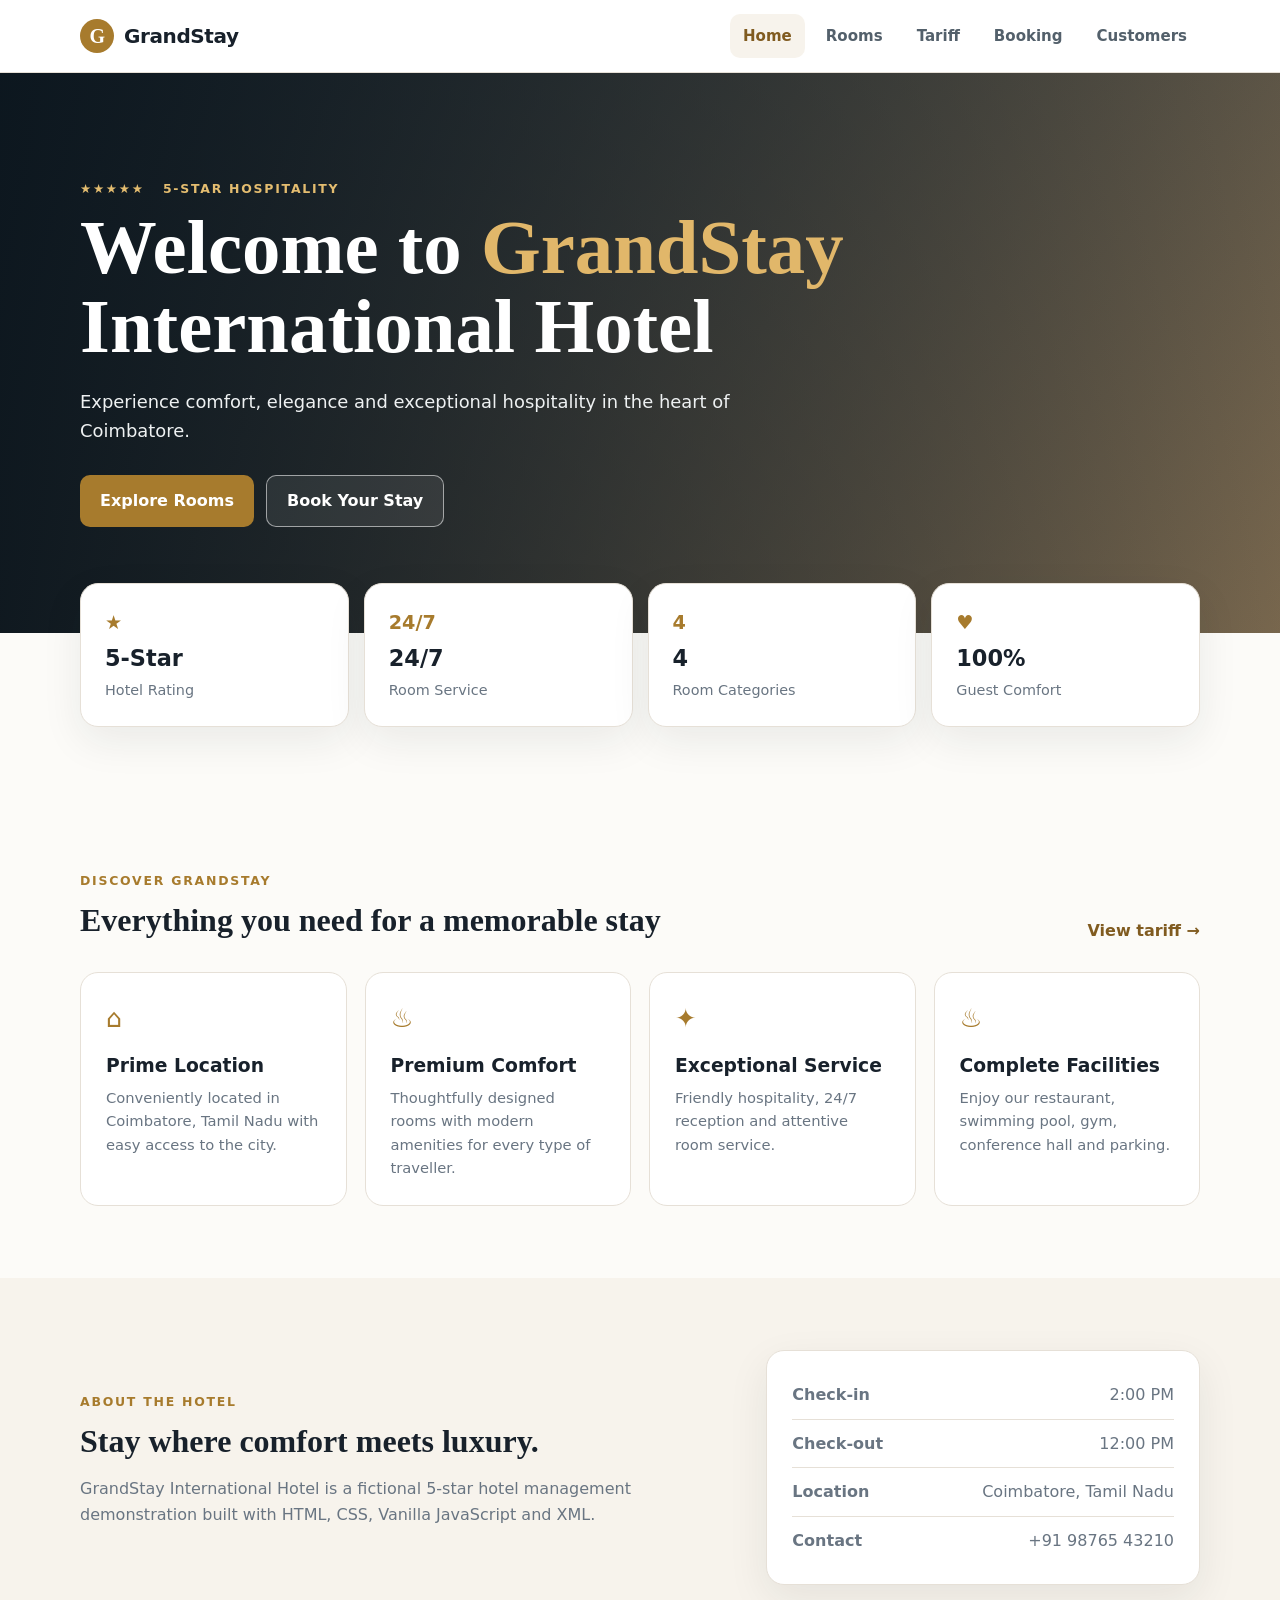
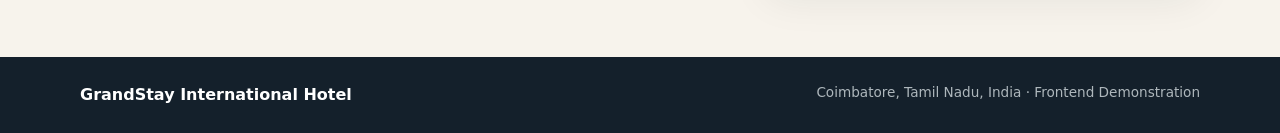
==== index.html @ 3c8a66a1 "Initial commit - GrandStay Hotel Management System" ====
<!DOCTYPE html>
<html lang="en">
<head>
  <meta charset="UTF-8">
  <meta name="viewport" content="width=device-width, initial-scale=1.0">
  <meta name="description" content="GrandStay International Hotel Management System">
  <title>GrandStay | Hotel Management System</title>
  <link rel="stylesheet" href="css/style.css">
</head>
<body data-page="home">
  <header class="site-header">
    <div class="container nav-wrap">
      <a class="brand" href="index.html"><span class="brand-mark">G</span><span>GrandStay</span></a>
      <button class="menu-toggle" aria-label="Toggle navigation">☰</button>
      <nav class="nav-links" aria-label="Main navigation">
        <a class="active" href="index.html">Home</a>
        <a href="rooms.html">Rooms</a>
        <a href="tariff.html">Tariff</a>
        <a href="booking.html">Booking</a>
        <a href="customers.html">Customers</a>
      </nav>
    </div>
  </header>

  <main>
    <section class="hero">
      <div class="container hero-content">
        <p class="eyebrow">★★★★★ &nbsp; 5-STAR HOSPITALITY</p>
        <h1>Welcome to <span>GrandStay</span> International Hotel</h1>
        <p>Experience comfort, elegance and exceptional hospitality in the heart of Coimbatore.</p>
        <div class="hero-actions">
          <a class="btn btn-primary" href="rooms.html">Explore Rooms</a>
          <a class="btn btn-outline" href="booking.html">Book Your Stay</a>
        </div>
      </div>
    </section>

    <section class="section stats-section">
      <div class="container stats-grid">
        <article class="stat-card"><div class="stat-icon">★</div><strong>5-Star</strong><span>Hotel Rating</span></article>
        <article class="stat-card"><div class="stat-icon">24/7</div><strong>24/7</strong><span>Room Service</span></article>
        <article class="stat-card"><div class="stat-icon">4</div><strong>4</strong><span>Room Categories</span></article>
        <article class="stat-card"><div class="stat-icon">♥</div><strong>100%</strong><span>Guest Comfort</span></article>
      </div>
    </section>

    <section class="section">
      <div class="container">
        <div class="section-heading">
          <div><p class="eyebrow">DISCOVER GRANDSTAY</p><h2>Everything you need for a memorable stay</h2></div>
          <a class="text-link" href="tariff.html">View tariff →</a>
        </div>
        <div class="feature-grid">
          <article class="feature-card"><span>⌂</span><h3>Prime Location</h3><p>Conveniently located in Coimbatore, Tamil Nadu with easy access to the city.</p></article>
          <article class="feature-card"><span>♨</span><h3>Premium Comfort</h3><p>Thoughtfully designed rooms with modern amenities for every type of traveller.</p></article>
          <article class="feature-card"><span>✦</span><h3>Exceptional Service</h3><p>Friendly hospitality, 24/7 reception and attentive room service.</p></article>
          <article class="feature-card"><span>♨</span><h3>Complete Facilities</h3><p>Enjoy our restaurant, swimming pool, gym, conference hall and parking.</p></article>
        </div>
      </div>
    </section>

    <section class="section about-strip">
      <div class="container about-grid">
        <div>
          <p class="eyebrow">ABOUT THE HOTEL</p>
          <h2>Stay where comfort meets luxury.</h2>
          <p>GrandStay International Hotel is a fictional 5-star hotel management demonstration built with HTML, CSS, Vanilla JavaScript and XML.</p>
        </div>
        <div class="info-panel">
          <p><strong>Check-in</strong><span>2:00 PM</span></p>
          <p><strong>Check-out</strong><span>12:00 PM</span></p>
          <p><strong>Location</strong><span>Coimbatore, Tamil Nadu</span></p>
          <p><strong>Contact</strong><span>+91 98765 43210</span></p>
        </div>
      </div>
    </section>
  </main>

  <footer class="footer"><div class="container"><strong>GrandStay International Hotel</strong><span>Coimbatore, Tamil Nadu, India · Frontend Demonstration</span></div></footer>
  <script src="js/script.js"></script>
</body>
</html>
---- css/style.css ----
:root{
  --ink:#18212b;--muted:#697582;--cream:#f7f3ec;--paper:#fff;--line:#e6e0d7;
  --accent:#a77b2d;--accent-dark:#805b20;--dark:#14202b;--success:#26734d;--danger:#a53b3b;
  --shadow:0 14px 40px rgba(20,32,43,.08);--radius:18px
}
*{box-sizing:border-box}html{scroll-behavior:smooth}body{margin:0;font-family:Inter,ui-sans-serif,system-ui,-apple-system,BlinkMacSystemFont,"Segoe UI",sans-serif;color:var(--ink);background:#fcfbf8;line-height:1.6}a{text-decoration:none;color:inherit}
.container{width:min(1120px,92%);margin:auto}.site-header{position:sticky;top:0;z-index:20;background:rgba(255,255,255,.96);border-bottom:1px solid var(--line);backdrop-filter:blur(10px)}
.nav-wrap{min-height:72px;display:flex;align-items:center;justify-content:space-between;gap:30px}.brand{display:flex;align-items:center;gap:10px;font-weight:800;font-size:1.25rem;letter-spacing:-.02em}.brand-mark{display:grid;place-items:center;width:34px;height:34px;border-radius:50%;background:var(--accent);color:#fff;font-family:Georgia,serif}.nav-links{display:flex;gap:8px}.nav-links a{padding:10px 13px;border-radius:10px;color:#53606b;font-weight:650;font-size:.94rem}.nav-links a:hover,.nav-links a.active{background:var(--cream);color:var(--accent-dark)}.menu-toggle{display:none;border:0;background:none;font-size:1.5rem}
.hero{min-height:560px;display:flex;align-items:center;background:linear-gradient(90deg,rgba(10,20,28,.9),rgba(10,20,28,.5),rgba(10,20,28,.15)),linear-gradient(135deg,#24323b,#8b7556);color:#fff}.hero-content{padding:90px 0}.eyebrow{margin:0 0 10px;color:var(--accent);font-weight:800;letter-spacing:.14em;font-size:.78rem}.hero .eyebrow{color:#e4bd70}.hero h1{font-family:Georgia,serif;font-size:clamp(2.6rem,6vw,5rem);line-height:1.02;max-width:850px;margin:10px 0 22px}.hero h1 span{color:#e1b76a}.hero p:not(.eyebrow){max-width:650px;font-size:1.12rem;color:#eef1f2}.hero-actions{display:flex;gap:12px;margin-top:30px}.btn{display:inline-flex;justify-content:center;align-items:center;border:0;border-radius:10px;padding:12px 20px;font-weight:800;cursor:pointer;transition:.2s ease}.btn:hover{transform:translateY(-1px)}.btn-primary{background:var(--accent);color:#fff}.btn-primary:hover{background:var(--accent-dark)}.btn-outline{border:1px solid rgba(255,255,255,.55);color:#fff;background:rgba(255,255,255,.08)}.btn-small{padding:8px 12px;font-size:.84rem}
.section{padding:72px 0}.stats-section{padding-top:0;margin-top:-50px;position:relative}.stats-grid{display:grid;grid-template-columns:repeat(4,1fr);gap:15px}.stat-card{background:#fff;border:1px solid var(--line);box-shadow:var(--shadow);padding:24px;border-radius:var(--radius);display:flex;flex-direction:column;gap:2px}.stat-icon{color:var(--accent);font-weight:900;font-size:1.2rem}.stat-card strong{font-size:1.4rem}.stat-card span{color:var(--muted);font-size:.9rem}.section-heading{display:flex;align-items:end;justify-content:space-between;gap:20px;margin-bottom:28px}.section-heading h2,.about-grid h2{font-family:Georgia,serif;font-size:2rem;line-height:1.2;margin:5px 0}.text-link{color:var(--accent-dark);font-weight:800}.feature-grid{display:grid;grid-template-columns:repeat(4,1fr);gap:18px}.feature-card{background:#fff;border:1px solid var(--line);padding:25px;border-radius:var(--radius);transition:.2s}.feature-card:hover{transform:translateY(-4px);box-shadow:var(--shadow)}.feature-card>span{font-size:1.6rem;color:var(--accent)}.feature-card h3{margin:12px 0 5px}.feature-card p{color:var(--muted);margin:0;font-size:.92rem}.about-strip{background:var(--cream)}.about-grid{display:grid;grid-template-columns:1.3fr .9fr;gap:60px;align-items:center}.about-grid p:not(.eyebrow){color:var(--muted)}.info-panel{background:#fff;border:1px solid var(--line);border-radius:var(--radius);padding:20px 25px;box-shadow:var(--shadow)}.info-panel p{display:flex;justify-content:space-between;gap:20px;border-bottom:1px solid var(--line);padding:11px 0;margin:0}.info-panel p:last-child{border-bottom:0}.info-panel span{color:var(--muted);text-align:right}
.page-banner{padding:68px 0;background:var(--cream);border-bottom:1px solid var(--line)}.page-banner h1{font-family:Georgia,serif;font-size:clamp(2rem,4vw,3.5rem);line-height:1.1;margin:5px 0 10px}.page-banner p:last-child{color:var(--muted);margin:0}
.filter-bar{display:flex;flex-wrap:wrap;gap:9px;margin-bottom:30px}.filter-btn{border:1px solid var(--line);background:#fff;color:var(--muted);padding:9px 15px;border-radius:999px;font-weight:750;cursor:pointer}.filter-btn:hover,.filter-btn.active{background:var(--dark);color:#fff;border-color:var(--dark)}
.room-grid{display:grid;grid-template-columns:repeat(2,1fr);gap:22px}.room-card{background:#fff;border:1px solid var(--line);border-radius:var(--radius);overflow:hidden;box-shadow:0 6px 22px rgba(20,32,43,.04);display:flex;flex-direction:column}.room-top{padding:28px;background:linear-gradient(135deg,#263641,#596a73);color:#fff;min-height:150px;display:flex;justify-content:space-between;align-items:start}.room-card[data-category="Premium"] .room-top{background:linear-gradient(135deg,#55462e,#9b8151)}.room-card[data-category="Luxury"] .room-top{background:linear-gradient(135deg,#312a3b,#746180)}.room-card[data-category="5-Star Suite"] .room-top{background:linear-gradient(135deg,#202a2d,#a27a35)}.room-id{font-size:.78rem;letter-spacing:.1em;opacity:.75}.room-top h2{font-family:Georgia,serif;margin:6px 0 0;font-size:1.7rem}.price{font-weight:850;font-size:1.1rem}.price small{font-weight:500;font-size:.72rem;opacity:.8}.room-body{padding:23px}.room-meta{display:flex;gap:18px;flex-wrap:wrap;color:var(--muted);font-size:.88rem;margin-bottom:15px}.facilities{display:flex;flex-wrap:wrap;gap:7px;margin-bottom:20px}.chip{background:var(--cream);padding:5px 9px;border-radius:7px;font-size:.76rem;color:#5f5546}.availability{font-weight:800;color:var(--success);font-size:.84rem}.room-footer{display:flex;align-items:center;justify-content:space-between;gap:15px}
.table-wrap{overflow-x:auto;background:#fff;border:1px solid var(--line);border-radius:var(--radius);box-shadow:var(--shadow)}table{width:100%;border-collapse:collapse;min-width:800px}th,td{padding:15px 16px;border-bottom:1px solid var(--line);text-align:left;font-size:.9rem}th{background:#f5f1e9;color:#5e594f;font-size:.76rem;text-transform:uppercase;letter-spacing:.06em}tr:last-child td{border-bottom:0}.room-name{font-weight:800}.money{font-weight:850;color:var(--accent-dark)}.notice{margin-top:15px;padding:13px 16px;border-left:4px solid var(--accent);background:var(--cream);color:#675f53;font-size:.88rem}
.booking-layout{display:grid;grid-template-columns:1.5fr .7fr;gap:25px}.form-card,.side-card{background:#fff;border:1px solid var(--line);border-radius:var(--radius);box-shadow:var(--shadow);padding:30px}.form-card h2{font-family:Georgia,serif;margin-top:0}.form-grid{display:grid;grid-template-columns:1fr 1fr;gap:17px}.field{display:flex;flex-direction:column;gap:6px}.field.full{grid-column:1/-1}label{font-weight:750;font-size:.87rem}input,select,textarea{width:100%;border:1px solid #d8d1c7;border-radius:9px;padding:11px 12px;font:inherit;background:#fff;color:var(--ink);outline:none}input:focus,select:focus,textarea:focus{border-color:var(--accent);box-shadow:0 0 0 3px rgba(167,123,45,.12)}textarea{resize:vertical}.estimate{margin:24px 0;padding:20px;background:var(--cream);border-radius:12px;display:grid;grid-template-columns:1fr auto;gap:3px}.estimate span{font-weight:800}.estimate strong{font-size:1.65rem;color:var(--accent-dark)}.estimate small{grid-column:1/-1;color:var(--muted)}.full-btn{width:100%}.side-card{position:sticky;top:100px;background:var(--dark);color:#fff}.side-card h2{font-family:Georgia,serif;font-size:1.8rem;line-height:1.2}.side-card ul{list-style:none;padding:0;margin:25px 0 0}.side-card li{padding:9px 0;border-bottom:1px solid rgba(255,255,255,.12);color:#dce1e3}.form-message{display:none;margin-bottom:15px;padding:11px 13px;border-radius:9px;font-size:.88rem}.form-message.error{display:block;background:#fff0f0;color:var(--danger);border:1px solid #efcaca}.form-message.success{display:block;background:#eef9f2;color:var(--success);border:1px solid #c9e8d4}
.toolbar{display:flex;justify-content:space-between;align-items:center;gap:15px;margin-bottom:18px}.toolbar input{max-width:520px}.count-badge{background:var(--cream);padding:8px 12px;border-radius:999px;font-weight:750;color:#6c604e;white-space:nowrap}.status{display:inline-block;padding:5px 9px;border-radius:999px;background:#eaf7ef;color:var(--success);font-size:.75rem;font-weight:850}.empty-state{text-align:center;padding:50px;color:var(--muted)}.loading{text-align:center;padding:45px;color:var(--muted)}
.footer{background:var(--dark);color:#fff;padding:25px 0}.footer .container{display:flex;justify-content:space-between;gap:20px}.footer span{color:#aeb7bc;font-size:.85rem}
@media(max-width:850px){.nav-links{display:none;position:absolute;top:72px;left:0;right:0;background:#fff;border-bottom:1px solid var(--line);padding:12px 4%;flex-direction:column}.nav-links.open{display:flex}.menu-toggle{display:block}.stats-grid,.feature-grid{grid-template-columns:1fr 1fr}.about-grid,.booking-layout{grid-template-columns:1fr}.side-card{position:static}.room-grid{grid-template-columns:1fr}}
@media(max-width:560px){.hero{min-height:500px}.hero-actions{flex-direction:column;align-items:stretch}.stats-grid,.feature-grid,.form-grid{grid-template-columns:1fr}.field.full{grid-column:auto}.section{padding:55px 0}.section-heading,.toolbar,.footer .container{align-items:flex-start;flex-direction:column}.page-banner{padding:50px 0}.form-card,.side-card{padding:21px}}
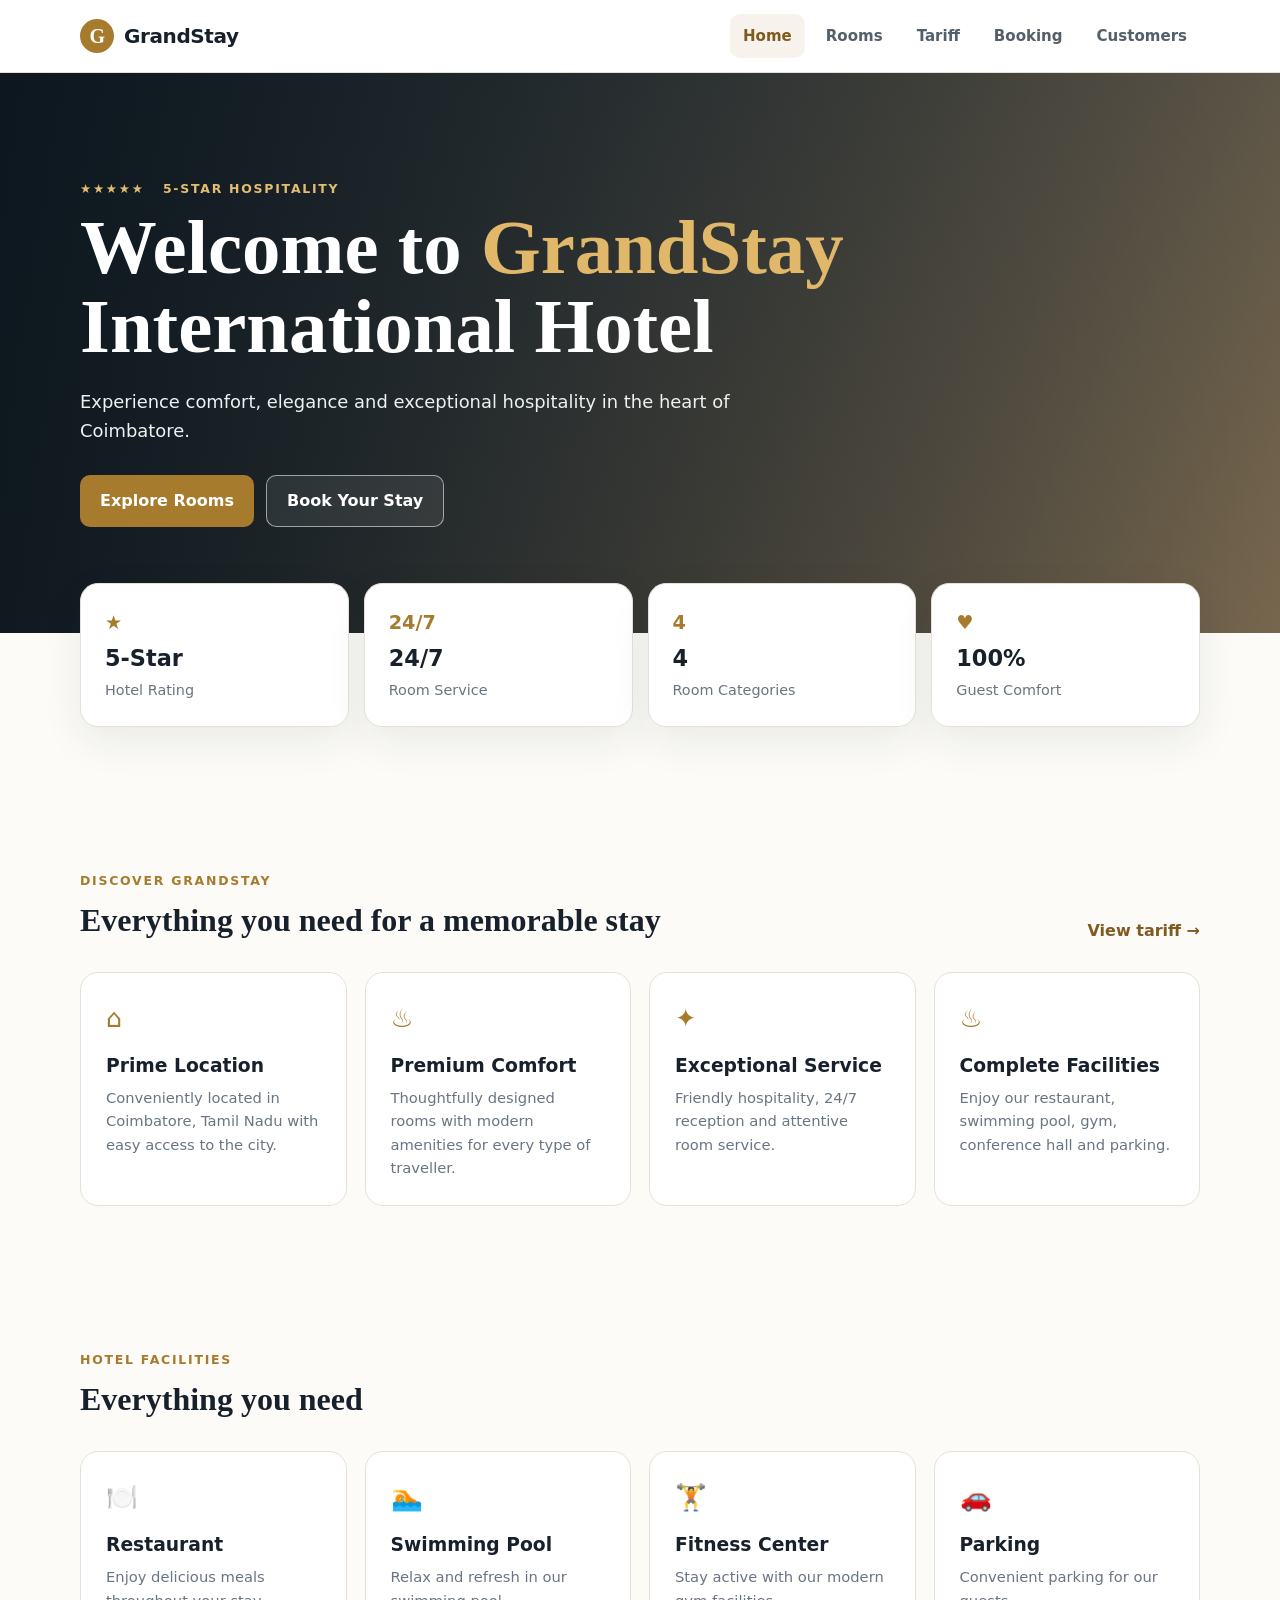
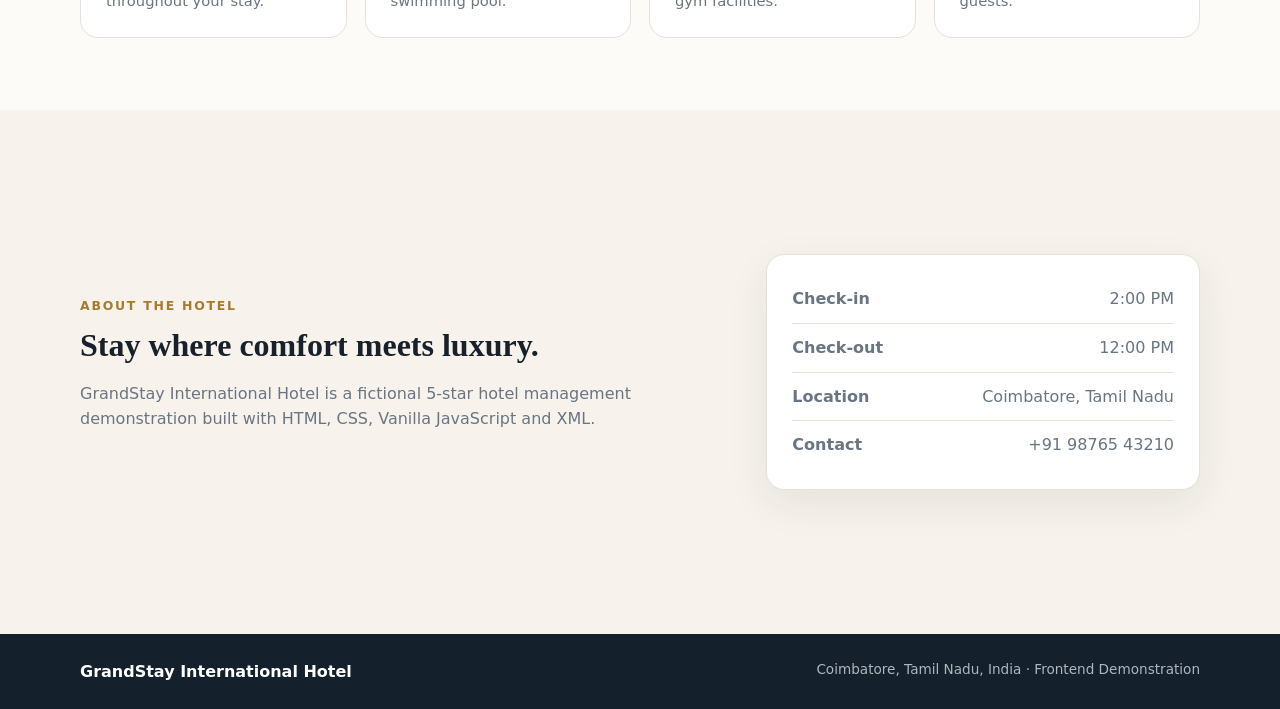
==== commit db015cbd: "Add hotel facilities section" ====
--- a/index.html
+++ b/index.html
@@ -4,7 +4,7 @@
   <meta charset="UTF-8">
   <meta name="viewport" content="width=device-width, initial-scale=1.0">
   <meta name="description" content="GrandStay International Hotel Management System">
-  <title>GrandStay | Hotel Management System</title>
+  <title>GrandStayy | Hotel Management System</title>
   <link rel="stylesheet" href="css/style.css">
 </head>
 <body data-page="home">
@@ -58,7 +58,49 @@
         </div>
       </div>
     </section>
+    <!-- Existing Discover GrandStay section ends here -->
+    </section>
 
+    <!-- ADD HOTEL FACILITIES HERE -->
+    <section class="section">
+        <div class="container">
+            <div class="section-heading">
+                <div>
+                    <p class="eyebrow">HOTEL FACILITIES</p>
+                    <h2>Everything you need</h2>
+                </div>
+            </div>
+
+            <div class="feature-grid">
+                <article class="feature-card">
+                    <span>🍽️</span>
+                    <h3>Restaurant</h3>
+                    <p>Enjoy delicious meals throughout your stay.</p>
+                </article>
+
+                <article class="feature-card">
+                    <span>🏊</span>
+                    <h3>Swimming Pool</h3>
+                    <p>Relax and refresh in our swimming pool.</p>
+                </article>
+
+                <article class="feature-card">
+                    <span>🏋️</span>
+                    <h3>Fitness Center</h3>
+                    <p>Stay active with our modern gym facilities.</p>
+                </article>
+
+                <article class="feature-card">
+                    <span>🚗</span>
+                    <h3>Parking</h3>
+                    <p>Convenient parking for our guests.</p>
+                </article>
+            </div>
+        </div>
+    </section>
+
+    <!-- Existing About Hotel section -->
+    <section class="section about-strip">
     <section class="section about-strip">
       <div class="container about-grid">
         <div>
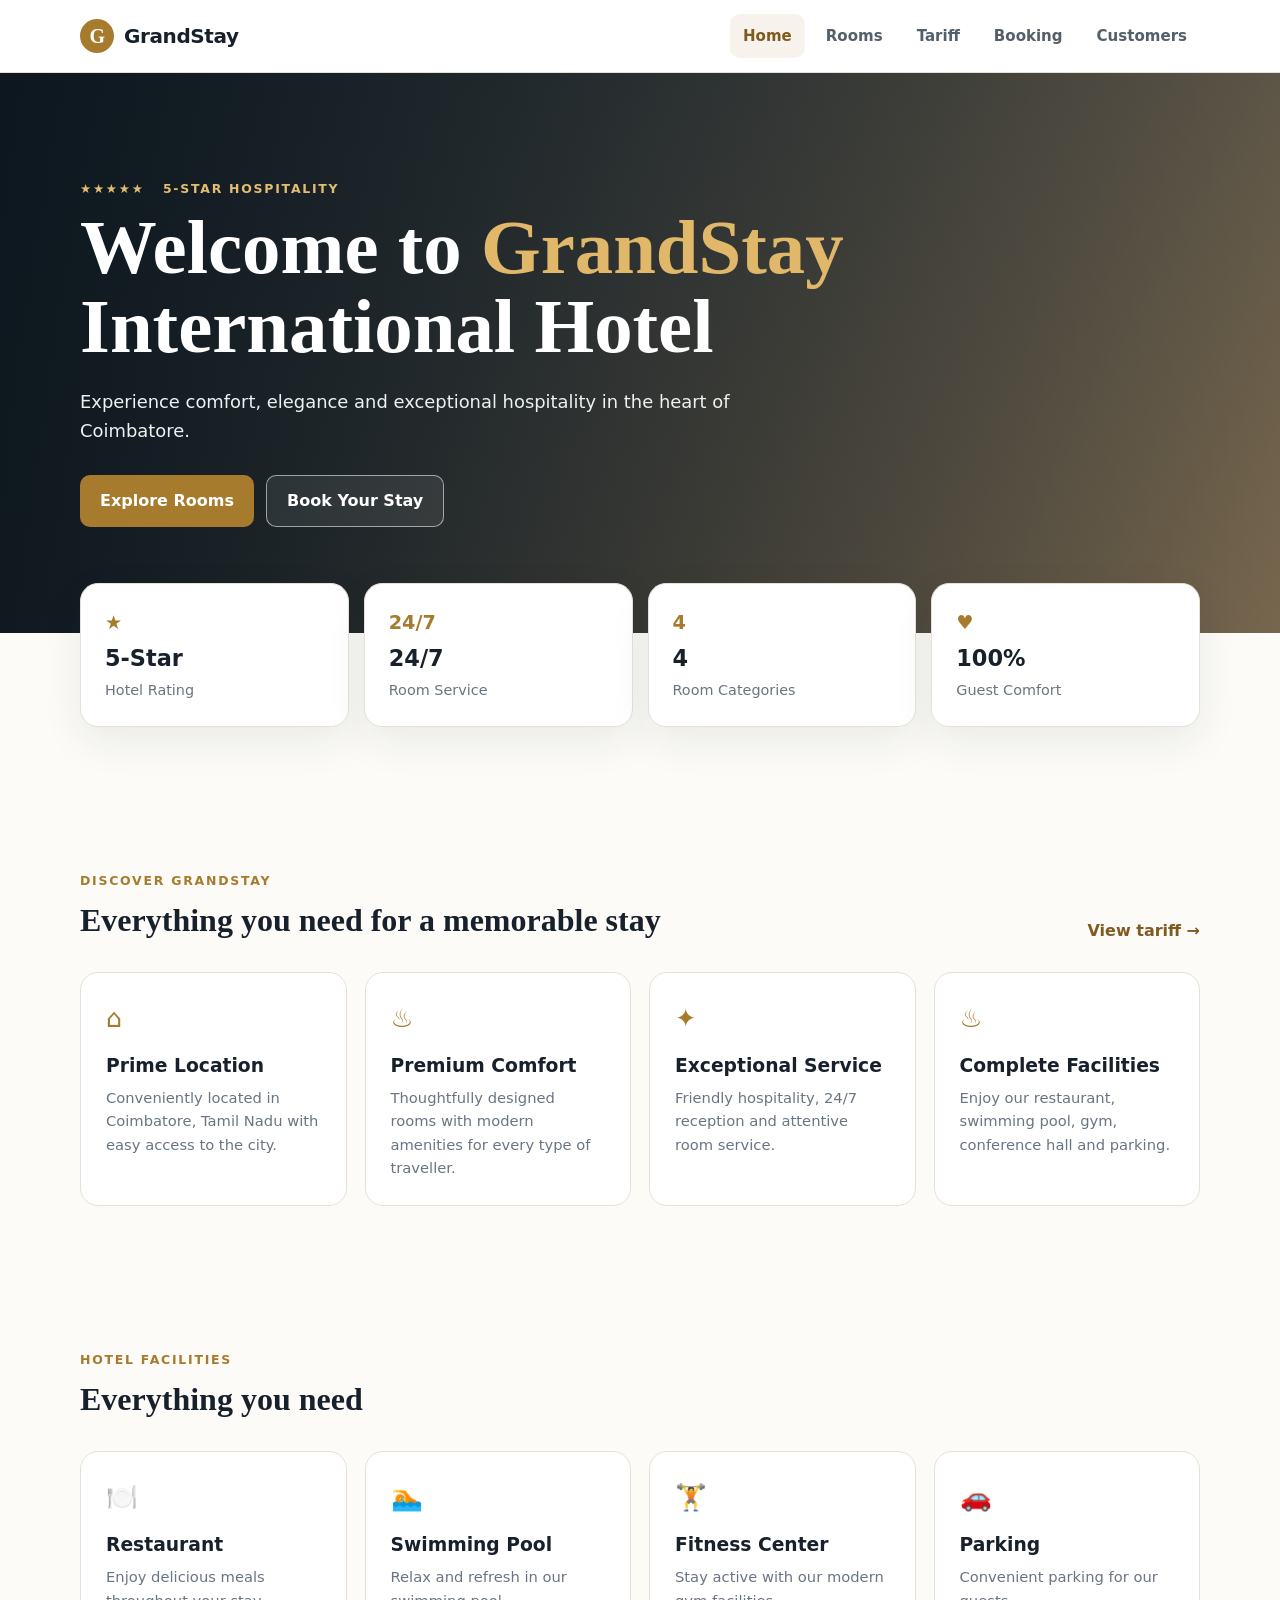
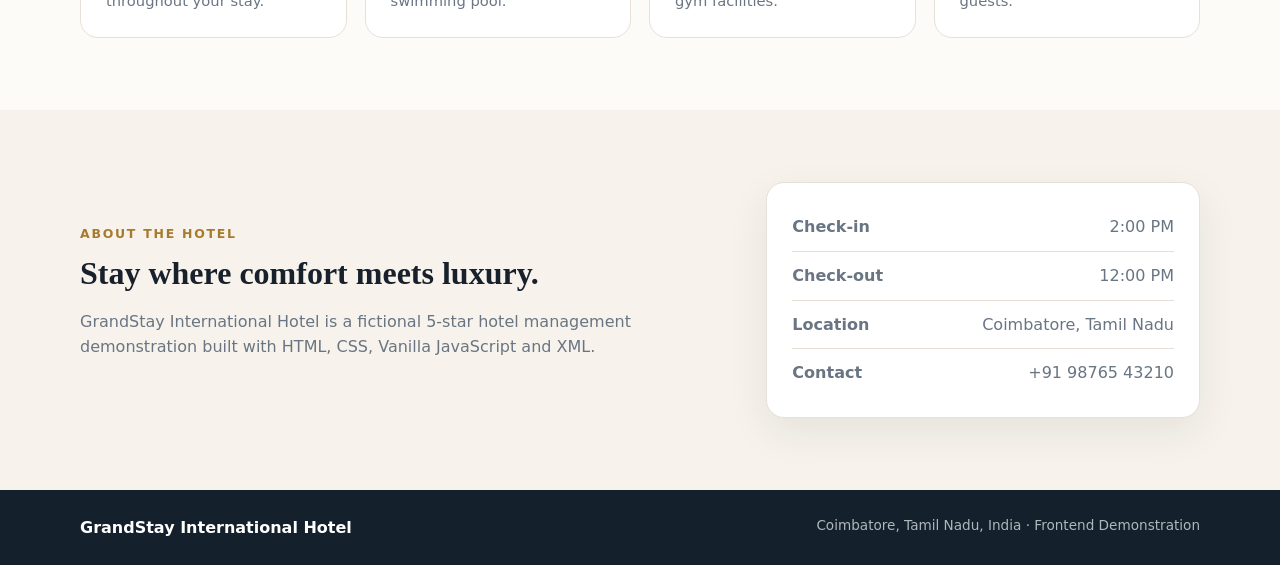
==== commit 83f7c07b: "Fix duplicate section tag" ====
--- a/index.html
+++ b/index.html
@@ -101,7 +101,6 @@
 
     <!-- Existing About Hotel section -->
     <section class="section about-strip">
-    <section class="section about-strip">
       <div class="container about-grid">
         <div>
           <p class="eyebrow">ABOUT THE HOTEL</p>
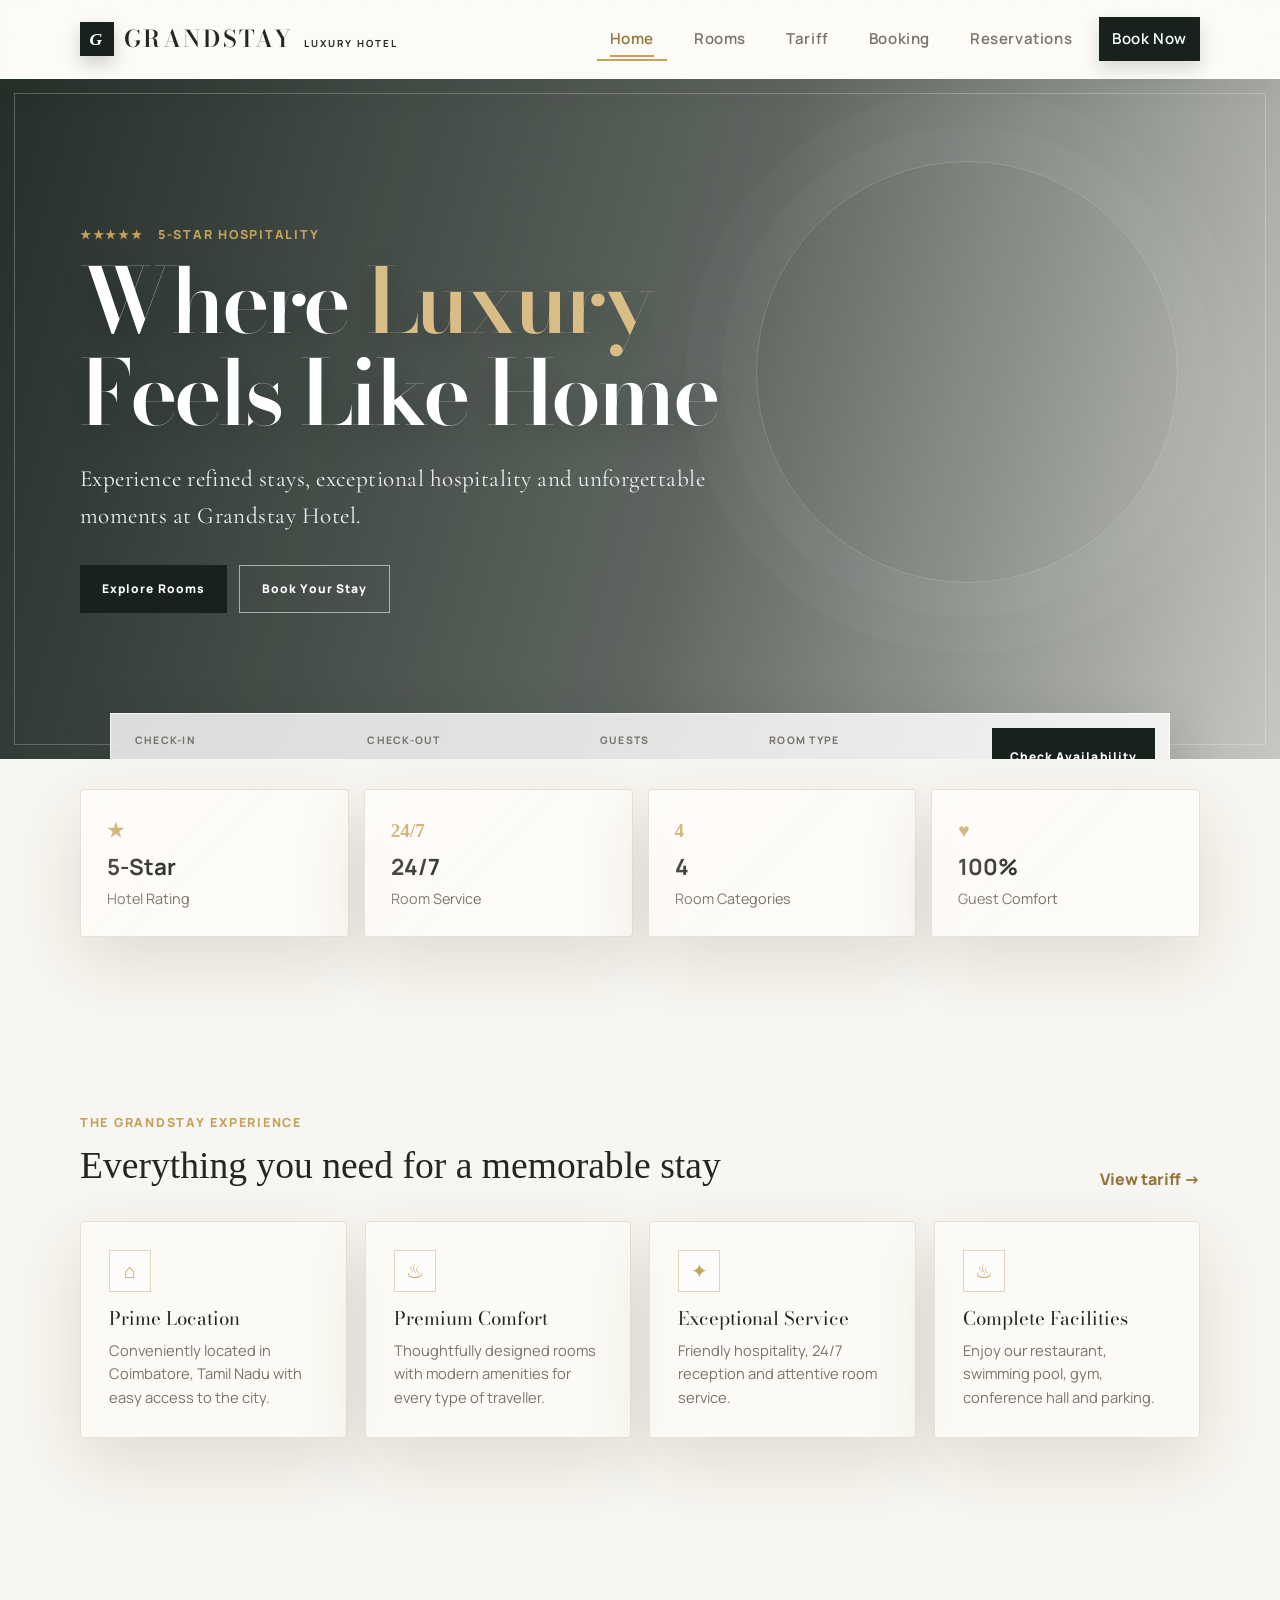
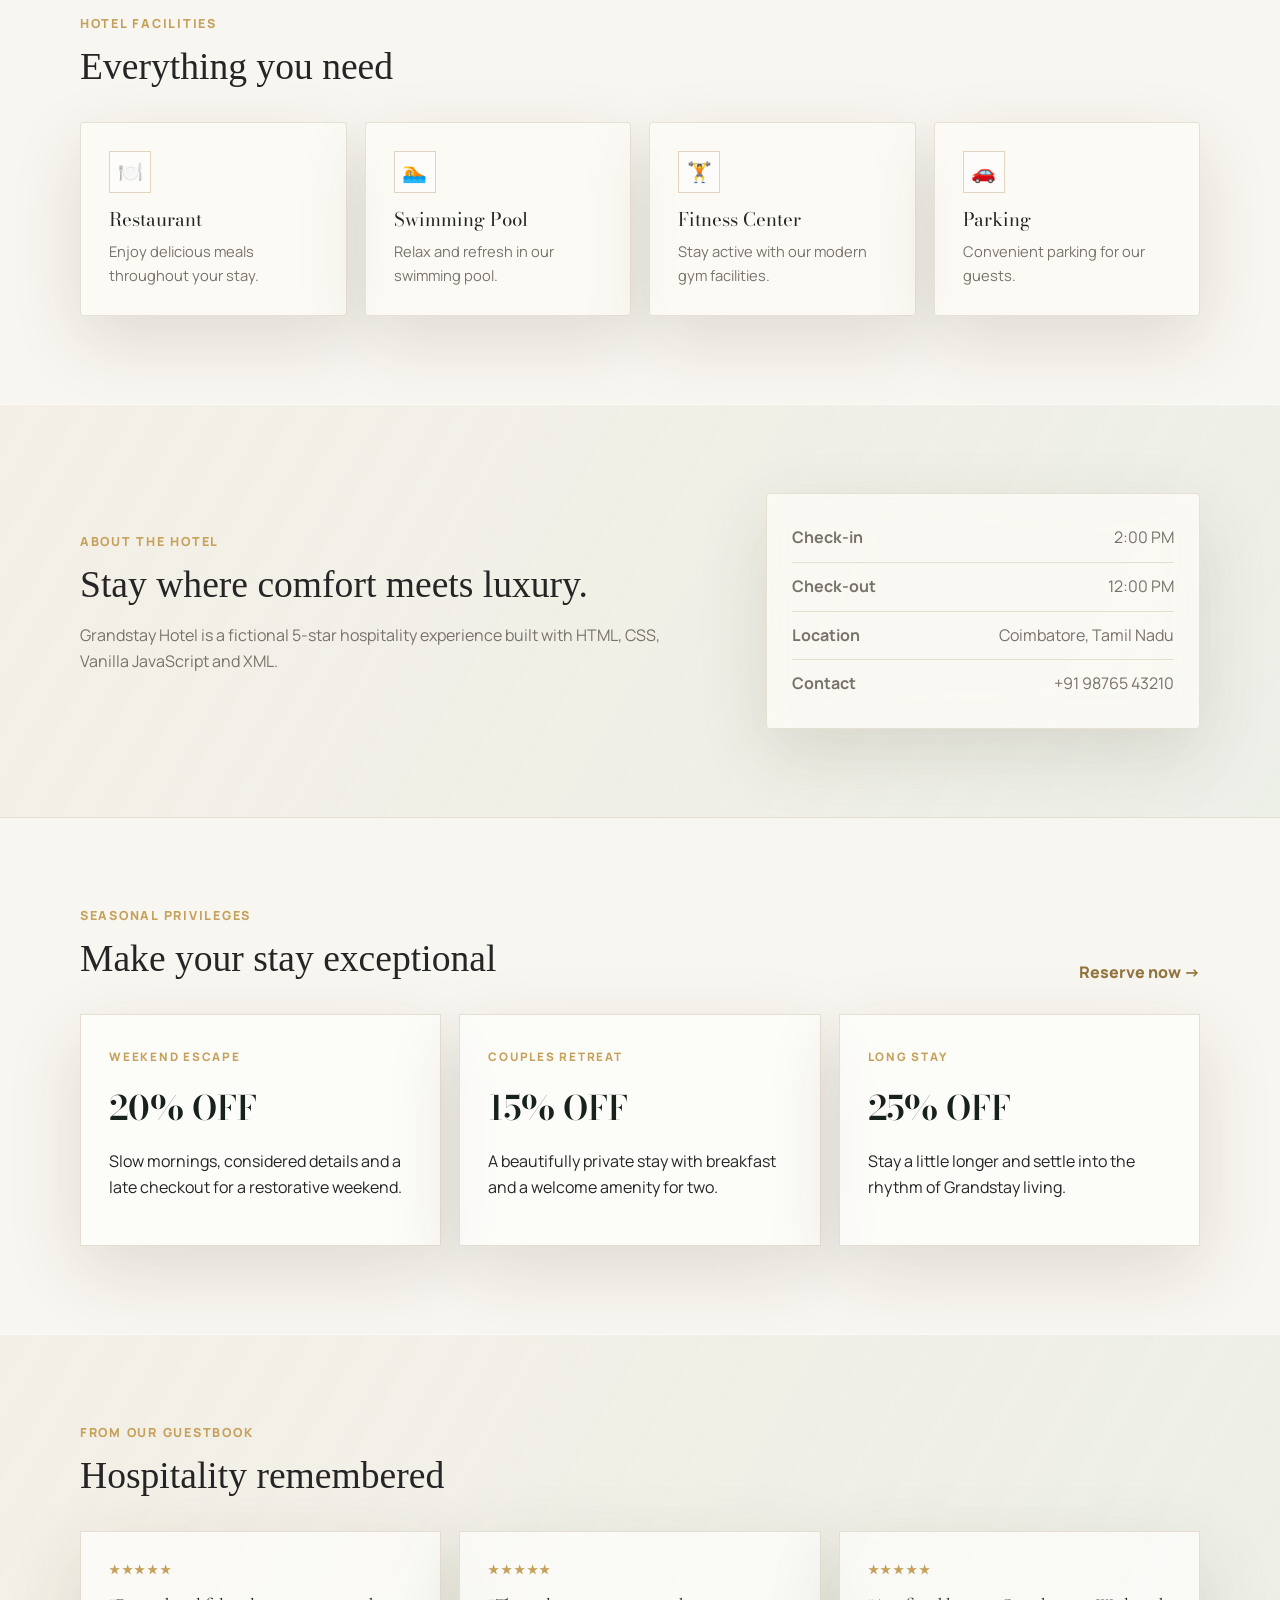
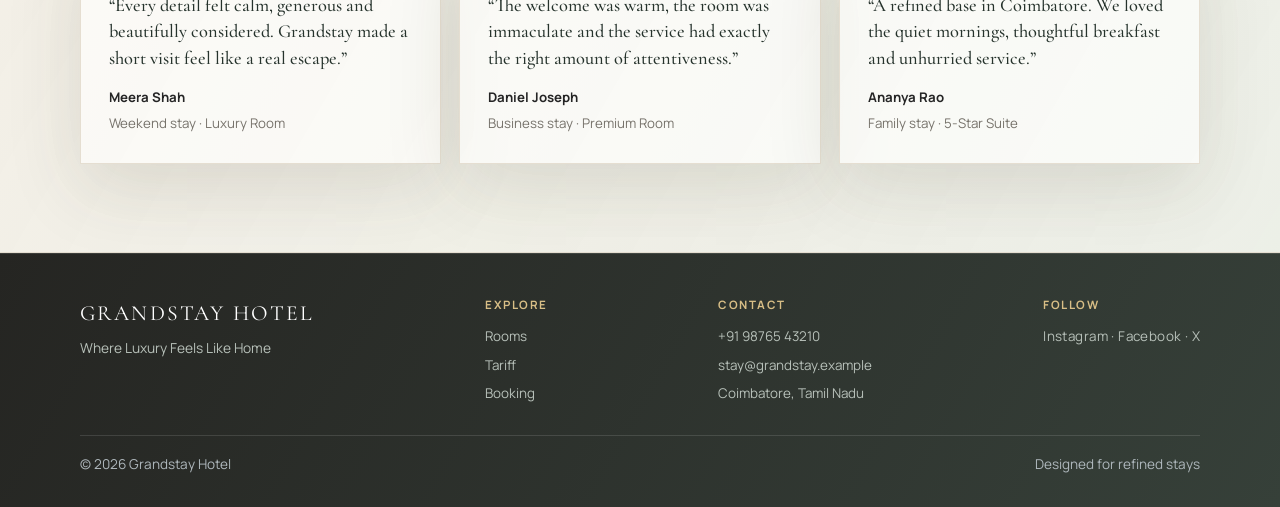
==== commit 1cfcc1a0: "Ui & functionalities enhancements" ====
--- a/index.html
+++ b/index.html
@@ -3,36 +3,51 @@
 <head>
   <meta charset="UTF-8">
   <meta name="viewport" content="width=device-width, initial-scale=1.0">
-  <meta name="description" content="GrandStay International Hotel Management System">
-  <title>GrandStayy | Hotel Management System</title>
+  <meta name="description" content="Experience luxury, comfort and exceptional hospitality at Grandstay Hotel. Explore rooms, check availability and reserve your stay.">
+  <meta name="theme-color" content="#17221D">
+  <meta property="og:title" content="Grandstay Hotel | Luxury Hotel Booking">
+  <meta property="og:description" content="Where Luxury Feels Like Home">
+  <meta property="og:type" content="website">
+  <title>Grandstay | Luxury Hotel</title>
+  <link rel="icon" href="favicon.svg" type="image/svg+xml">
+  <link rel="apple-touch-icon" href="favicon.svg">
   <link rel="stylesheet" href="css/style.css">
 </head>
 <body data-page="home">
   <header class="site-header">
     <div class="container nav-wrap">
-      <a class="brand" href="index.html"><span class="brand-mark">G</span><span>GrandStay</span></a>
-      <button class="menu-toggle" aria-label="Toggle navigation">☰</button>
+      <a class="brand" href="index.html" aria-label="Grandstay Hotel home"><span class="brand-mark" aria-hidden="true">G</span><span>GRANDSTAY <small>LUXURY HOTEL</small></span></a>
+      <button class="menu-toggle" aria-label="Toggle navigation" aria-expanded="false">☰</button>
       <nav class="nav-links" aria-label="Main navigation">
         <a class="active" href="index.html">Home</a>
         <a href="rooms.html">Rooms</a>
         <a href="tariff.html">Tariff</a>
         <a href="booking.html">Booking</a>
-        <a href="customers.html">Customers</a>
+        <a href="customers.html">Reservations</a>
+        <a class="nav-book" href="booking.html">Book Now</a>
       </nav>
     </div>
   </header>
 
+  <div class="app-loader" aria-label="Loading Grandstay Hotel"><div class="loader-mark">G</div><strong>GRANDSTAY</strong><span>Preparing your stay...</span></div>
   <main>
     <section class="hero">
       <div class="container hero-content">
         <p class="eyebrow">★★★★★ &nbsp; 5-STAR HOSPITALITY</p>
-        <h1>Welcome to <span>GrandStay</span> International Hotel</h1>
-        <p>Experience comfort, elegance and exceptional hospitality in the heart of Coimbatore.</p>
+        <h1>Where <span>Luxury</span><br>Feels Like Home</h1>
+        <p>Experience refined stays, exceptional hospitality and unforgettable moments at Grandstay Hotel.</p>
         <div class="hero-actions">
           <a class="btn btn-primary" href="rooms.html">Explore Rooms</a>
           <a class="btn btn-outline" href="booking.html">Book Your Stay</a>
         </div>
       </div>
+      <form class="hero-search" action="booking.html" aria-label="Quick booking search">
+        <label>Check-in<input name="checkIn" type="date" required></label>
+        <label>Check-out<input name="checkOut" type="date" required></label>
+        <label>Guests<select name="guests"><option>1 Guest</option><option>2 Guests</option><option>3 Guests</option><option>4 Guests</option></select></label>
+        <label>Room Type<select name="room"><option value="">Any room</option><option value="Normal">Normal</option><option value="Premium">Premium</option><option value="Luxury">Luxury</option><option value="5-Star Suite">5-Star Suite</option></select></label>
+        <button class="btn btn-primary" type="submit">Check Availability</button>
+      </form>
     </section>
 
     <section class="section stats-section">
@@ -47,7 +62,7 @@
     <section class="section">
       <div class="container">
         <div class="section-heading">
-          <div><p class="eyebrow">DISCOVER GRANDSTAY</p><h2>Everything you need for a memorable stay</h2></div>
+          <div><p class="eyebrow">THE GRANDSTAY EXPERIENCE</p><h2>Everything you need for a memorable stay</h2></div>
           <a class="text-link" href="tariff.html">View tariff →</a>
         </div>
         <div class="feature-grid">
@@ -58,10 +73,7 @@
         </div>
       </div>
     </section>
-    <!-- Existing Discover GrandStay section ends here -->
-    </section>
-
-    <!-- ADD HOTEL FACILITIES HERE -->
+    <!-- Hotel facilities -->
     <section class="section">
         <div class="container">
             <div class="section-heading">
@@ -105,7 +117,7 @@
         <div>
           <p class="eyebrow">ABOUT THE HOTEL</p>
           <h2>Stay where comfort meets luxury.</h2>
-          <p>GrandStay International Hotel is a fictional 5-star hotel management demonstration built with HTML, CSS, Vanilla JavaScript and XML.</p>
+          <p>Grandstay Hotel is a fictional 5-star hospitality experience built with HTML, CSS, Vanilla JavaScript and XML.</p>
         </div>
         <div class="info-panel">
           <p><strong>Check-in</strong><span>2:00 PM</span></p>
@@ -115,9 +127,18 @@
         </div>
       </div>
     </section>
+    <section class="section">
+      <div class="container">
+        <div class="section-heading"><div><p class="eyebrow">SEASONAL PRIVILEGES</p><h2>Make your stay exceptional</h2></div><a class="text-link" href="booking.html">Reserve now →</a></div>
+        <div class="offer-grid"><article class="offer-card"><span>WEEKEND ESCAPE</span><strong>20% OFF</strong><p>Slow mornings, considered details and a late checkout for a restorative weekend.</p></article><article class="offer-card"><span>COUPLES RETREAT</span><strong>15% OFF</strong><p>A beautifully private stay with breakfast and a welcome amenity for two.</p></article><article class="offer-card"><span>LONG STAY</span><strong>25% OFF</strong><p>Stay a little longer and settle into the rhythm of Grandstay living.</p></article></div>
+      </div>
+    </section>
+    <section class="section about-strip">
+      <div class="container"><div class="section-heading"><div><p class="eyebrow">FROM OUR GUESTBOOK</p><h2>Hospitality remembered</h2></div></div><div class="review-grid"><article class="review-card"><div class="eyebrow">★★★★★</div><p>“Every detail felt calm, generous and beautifully considered. Grandstay made a short visit feel like a real escape.”</p><strong>Meera Shah</strong><small>Weekend stay · Luxury Room</small></article><article class="review-card"><div class="eyebrow">★★★★★</div><p>“The welcome was warm, the room was immaculate and the service had exactly the right amount of attentiveness.”</p><strong>Daniel Joseph</strong><small>Business stay · Premium Room</small></article><article class="review-card"><div class="eyebrow">★★★★★</div><p>“A refined base in Coimbatore. We loved the quiet mornings, thoughtful breakfast and unhurried service.”</p><strong>Ananya Rao</strong><small>Family stay · 5-Star Suite</small></article></div></div>
+    </section>
   </main>
 
-  <footer class="footer"><div class="container"><strong>GrandStay International Hotel</strong><span>Coimbatore, Tamil Nadu, India · Frontend Demonstration</span></div></footer>
-  <script src="js/script.js"></script>
+  <footer class="footer"><div class="container footer-grid"><div><strong>GRANDSTAY HOTEL</strong><p>Where Luxury Feels Like Home</p></div><div><b>Explore</b><a href="rooms.html">Rooms</a><a href="tariff.html">Tariff</a><a href="booking.html">Booking</a></div><div><b>Contact</b><span>+91 98765 43210</span><span>stay@grandstay.example</span><span>Coimbatore, Tamil Nadu</span></div><div><b>Follow</b><span class="footer-social">Instagram · Facebook · X</span></div></div><div class="container footer-bottom"><span>© 2026 Grandstay Hotel</span><span>Designed for refined stays</span></div></footer>
+  <script src="js/script.js?v=4"></script>
 </body>
 </html>
--- a/css/style.css
+++ b/css/style.css
@@ -1,3 +1,4 @@
+@import url('https://fonts.googleapis.com/css2?family=Bodoni+Moda:opsz,wght@6..96,500;6..96,600;6..96,700&family=Cormorant+Garamond:wght@500;600;700&family=Manrope:wght@400;500;600;700;800&display=swap');
 :root{
   --ink:#18212b;--muted:#697582;--cream:#f7f3ec;--paper:#fff;--line:#e6e0d7;
   --accent:#a77b2d;--accent-dark:#805b20;--dark:#14202b;--success:#26734d;--danger:#a53b3b;
@@ -17,3 +18,212 @@
 .footer{background:var(--dark);color:#fff;padding:25px 0}.footer .container{display:flex;justify-content:space-between;gap:20px}.footer span{color:#aeb7bc;font-size:.85rem}
 @media(max-width:850px){.nav-links{display:none;position:absolute;top:72px;left:0;right:0;background:#fff;border-bottom:1px solid var(--line);padding:12px 4%;flex-direction:column}.nav-links.open{display:flex}.menu-toggle{display:block}.stats-grid,.feature-grid{grid-template-columns:1fr 1fr}.about-grid,.booking-layout{grid-template-columns:1fr}.side-card{position:static}.room-grid{grid-template-columns:1fr}}
 @media(max-width:560px){.hero{min-height:500px}.hero-actions{flex-direction:column;align-items:stretch}.stats-grid,.feature-grid,.form-grid{grid-template-columns:1fr}.field.full{grid-column:auto}.section{padding:55px 0}.section-heading,.toolbar,.footer .container{align-items:flex-start;flex-direction:column}.page-banner{padding:50px 0}.form-card,.side-card{padding:21px}}
+
+/* Grandstay Hotel visual language */
+:root{--ink:#262522;--muted:#777269;--cream:#f3eee5;--paper:#fffdf9;--line:#e4ddd1;--accent:#b08a52;--accent-dark:#806136;--dark:#252522;--shadow:0 18px 45px rgba(53,43,29,.10);--radius:4px}
+body{font-family:"Helvetica Neue",Helvetica,Arial,sans-serif;background:var(--paper);color:var(--ink)}
+h1,h2,h3,.brand{font-family:Georgia,"Times New Roman",serif;font-weight:400;letter-spacing:0}
+.site-header{background:rgba(255,253,249,.82);border-bottom-color:rgba(228,221,209,.7);transition:background .3s ease,box-shadow .3s ease}
+.site-header:hover{background:rgba(255,253,249,.98);box-shadow:0 5px 22px rgba(53,43,29,.08)}
+.nav-wrap{min-height:78px}.brand{font-size:1.45rem;letter-spacing:.08em}.brand small{font-family:"Helvetica Neue",Helvetica,Arial,sans-serif;font-size:.52em;letter-spacing:.18em;margin-left:3px}.brand-mark{border-radius:0;background:var(--dark);font-size:1.1rem;font-style:italic}
+.nav-links{gap:14px}.nav-links a{border-radius:0;color:var(--muted);font-weight:600;letter-spacing:.04em}.nav-links a:hover,.nav-links a.active{background:transparent;color:var(--accent-dark);box-shadow:inset 0 -2px var(--accent)}
+.menu-toggle{color:var(--dark);cursor:pointer}.hero{min-height:640px;background:linear-gradient(90deg,rgba(25,27,25,.88),rgba(25,27,25,.56),rgba(25,27,25,.18)),linear-gradient(135deg,#30352f,#a18e6c);position:relative;overflow:hidden}.hero:after{content:"";position:absolute;inset:14px;border:1px solid rgba(255,255,255,.24);pointer-events:none}.hero-content{position:relative;z-index:1;padding:110px 0}.hero h1{font-size:clamp(3rem,7vw,6.2rem);max-width:800px}.hero h1 span{color:#dfbd83}.hero p:not(.eyebrow){font-size:1.12rem;letter-spacing:.02em}.btn{border-radius:0;padding:13px 22px;letter-spacing:.09em;font-size:.75rem;transition:transform .25s ease,background .25s ease,box-shadow .25s ease}.btn:hover{transform:translateY(-3px);box-shadow:0 8px 18px rgba(30,28,22,.16)}.btn-primary{background:var(--accent-dark)}.btn-primary:hover{background:#69502d}.btn-outline{background:transparent}.section{padding:88px 0}.stats-section{margin-top:-58px}.stat-card,.feature-card,.room-card,.form-card,.info-panel,.table-wrap{border-radius:var(--radius);background:var(--paper);box-shadow:var(--shadow)}.stat-card{padding:26px}.stat-icon{font-family:Georgia,serif}.section-heading h2,.about-grid h2{font-size:2.35rem}.feature-card{padding:28px;transition:transform .35s ease,box-shadow .35s ease}.feature-card:hover{transform:translateY(-6px);box-shadow:0 22px 45px rgba(53,43,29,.14)}.page-banner{background:var(--cream);padding:82px 0}.page-banner h1{font-size:clamp(2.5rem,5vw,4rem)}
+.room-card{transition:transform .35s ease,box-shadow .35s ease}.room-card:hover{transform:translateY(-7px);box-shadow:0 25px 50px rgba(53,43,29,.15)}.room-top{background:linear-gradient(135deg,#30352f,#7c806d)}.room-card[data-category="Premium"] .room-top{background:linear-gradient(135deg,#6f5834,#b99762)}.room-card[data-category="Luxury"] .room-top{background:linear-gradient(135deg,#3b3a35,#887b62)}.room-card[data-category="5-Star Suite"] .room-top{background:linear-gradient(135deg,#292b29,#af8950)}
+.filter-btn{border-radius:0;background:transparent;letter-spacing:.05em}.filter-btn:hover,.filter-btn.active{background:var(--dark);border-color:var(--dark)}.chip{border-radius:0;background:var(--cream)}input,select,textarea{border-radius:0;background:#fffefa}input:focus,select:focus,textarea:focus{box-shadow:0 0 0 3px rgba(176,138,82,.14)}.estimate{border-radius:0;background:var(--cream)}.side-card{border-radius:0;background:var(--dark)}
+.status,.count-badge{border-radius:0}.footer{background:var(--dark);padding:32px 0}.footer strong{font-family:Georgia,serif;font-weight:400;letter-spacing:.1em}
+.hero-content,.section,.page-banner,.room-card,.feature-card,.stat-card{animation:rise-in .7s ease both}@keyframes rise-in{from{opacity:0;transform:translateY(18px)}to{opacity:1;transform:translateY(0)}}
+.page-leaving{opacity:0;transition:opacity .22s ease}.confirmation-section{padding:0 0 88px}.confirmation-card{background:var(--dark);color:#fff;padding:48px;text-align:center;box-shadow:var(--shadow)}.confirmation-mark{display:grid;place-items:center;width:54px;height:54px;margin:0 auto 18px;border:1px solid var(--accent);border-radius:50%;color:#e0bd7f;font-size:1.5rem}.confirmation-card .eyebrow{color:#dfbd83}.confirmation-card h2{font-size:2.7rem;margin:8px 0}.confirmation-card>p:not(.eyebrow){color:#ddd8ce}.confirmation-details{display:grid;grid-template-columns:repeat(4,1fr);gap:14px;margin:30px 0;text-align:left}.confirmation-details span{padding:14px;border-top:1px solid rgba(255,255,255,.2);color:#bcb6aa;font-size:.8rem;text-transform:uppercase;letter-spacing:.08em}.confirmation-details strong{display:block;color:#fff;font-size:.95rem;text-transform:none;letter-spacing:0;margin-top:5px}
+@media(prefers-reduced-motion:reduce){*,*:before,*:after{scroll-behavior:auto!important;animation:none!important;transition:none!important}}
+@media(max-width:560px){.confirmation-card{padding:32px 22px}.confirmation-card h2{font-size:2rem}.confirmation-details{grid-template-columns:1fr 1fr}}
+
+/* Modern glass interface refresh */
+:root{
+  --glass:rgba(255,253,249,.72);
+  --glass-strong:rgba(255,253,249,.88);
+  --glass-dark:rgba(35,37,34,.88);
+  --glass-line:rgba(255,255,255,.58);
+  --glow:0 24px 70px rgba(55,43,25,.13);
+}
+body{
+  background:
+    radial-gradient(circle at 8% 2%,rgba(214,181,122,.18),transparent 28rem),
+    radial-gradient(circle at 92% 24%,rgba(155,174,157,.15),transparent 24rem),
+    var(--paper);
+}
+body:before{
+  content:"";
+  position:fixed;
+  inset:0;
+  pointer-events:none;
+  opacity:.28;
+  background-image:linear-gradient(rgba(88,72,45,.035) 1px,transparent 1px),linear-gradient(90deg,rgba(88,72,45,.035) 1px,transparent 1px);
+  background-size:36px 36px;
+  mask-image:linear-gradient(to bottom,black,transparent 80%);
+}
+.site-header{
+  background:rgba(255,253,249,.64);
+  border-bottom:1px solid var(--glass-line);
+  box-shadow:0 10px 30px rgba(53,43,29,.06);
+  backdrop-filter:blur(20px) saturate(135%);
+  -webkit-backdrop-filter:blur(20px) saturate(135%);
+}
+.brand-mark{box-shadow:0 8px 18px rgba(37,37,34,.2)}
+.nav-links a{position:relative}
+.nav-links a.active:after{content:"";position:absolute;right:13px;bottom:4px;left:13px;height:2px;background:var(--accent)}
+.hero{
+  min-height:680px;
+  background:linear-gradient(110deg,rgba(23,27,24,.92),rgba(37,45,37,.6) 56%,rgba(48,45,34,.18)),radial-gradient(circle at 75% 18%,#c7a875,#52665b 55%,#29332d);
+}
+.hero:before{content:"";position:absolute;width:420px;height:420px;right:8%;top:12%;border:1px solid rgba(255,255,255,.18);border-radius:50%;box-shadow:0 0 0 34px rgba(255,255,255,.025),0 0 0 70px rgba(255,255,255,.02)}
+.hero-content{max-width:1120px}
+.hero h1{max-width:720px;text-shadow:0 10px 30px rgba(0,0,0,.2)}
+.hero-actions .btn{backdrop-filter:blur(12px);-webkit-backdrop-filter:blur(12px)}
+.stats-section{z-index:2}
+.stat-card,.feature-card,.room-card,.form-card,.info-panel,.table-wrap{
+  background:var(--glass);
+  border:1px solid var(--glass-line);
+  box-shadow:var(--glow);
+  backdrop-filter:blur(18px) saturate(125%);
+  -webkit-backdrop-filter:blur(18px) saturate(125%);
+}
+.stat-card{position:relative;overflow:hidden}
+.stat-card:after{content:"";position:absolute;inset:0;background:linear-gradient(135deg,rgba(255,255,255,.38),transparent 48%);pointer-events:none}
+.feature-card{background:rgba(255,253,249,.6)}
+.feature-card>span{display:inline-grid;place-items:center;width:42px;height:42px;border:1px solid rgba(176,138,82,.35);background:rgba(255,255,255,.4);font-size:1.25rem}
+.about-strip{background:linear-gradient(120deg,rgba(243,238,229,.86),rgba(232,237,228,.75));border-top:1px solid rgba(255,255,255,.7);border-bottom:1px solid var(--line)}
+.page-banner{position:relative;overflow:hidden;background:linear-gradient(120deg,rgba(243,238,229,.9),rgba(223,232,222,.76));border-bottom:1px solid var(--glass-line)}
+.page-banner:after{content:"";position:absolute;width:260px;height:260px;right:8%;top:-145px;border:1px solid rgba(128,97,54,.2);border-radius:50%;box-shadow:0 0 0 28px rgba(128,97,54,.035),0 0 0 58px rgba(128,97,54,.025)}
+.page-banner .container{position:relative;z-index:1}
+.filter-bar{padding:8px;border:1px solid var(--glass-line);background:rgba(255,255,255,.42);box-shadow:0 12px 32px rgba(53,43,29,.06);width:max-content;max-width:100%;backdrop-filter:blur(14px);-webkit-backdrop-filter:blur(14px)}
+.filter-btn{background:transparent;border-color:transparent}
+.room-card{overflow:hidden}
+.room-top{position:relative;min-height:172px;background:linear-gradient(135deg,rgba(48,53,47,.95),rgba(124,128,109,.78))}
+.room-top:after{content:"";position:absolute;width:180px;height:180px;right:-60px;bottom:-100px;border:1px solid rgba(255,255,255,.22);border-radius:50%;box-shadow:0 0 0 22px rgba(255,255,255,.05)}
+.room-top>*,.room-body{position:relative;z-index:1}
+.room-body{background:rgba(255,253,249,.52)}
+.chip{background:rgba(243,238,229,.72);border:1px solid rgba(176,138,82,.12)}
+.booking-layout{align-items:start}
+.form-card{background:var(--glass-strong)}
+.form-card h2{font-size:2.2rem}
+.field input,.field select,.field textarea{background:rgba(255,255,255,.62);border-color:rgba(176,138,82,.24);transition:background .2s ease,border-color .2s ease,box-shadow .2s ease}
+.field input:hover,.field select:hover,.field textarea:hover{background:#fffdfa}
+.estimate{background:linear-gradient(120deg,rgba(243,238,229,.95),rgba(228,235,225,.8));border:1px solid rgba(255,255,255,.8)}
+.side-card{background:linear-gradient(145deg,rgba(37,37,34,.95),rgba(63,70,60,.9));box-shadow:var(--glow);border:1px solid rgba(255,255,255,.16);backdrop-filter:blur(18px);-webkit-backdrop-filter:blur(18px)}
+.table-wrap{overflow:hidden}
+th{background:rgba(243,238,229,.78)}
+tr:hover td{background:rgba(255,255,255,.38)}
+.toolbar input{background:rgba(255,255,255,.62);box-shadow:0 12px 30px rgba(53,43,29,.06)}
+.confirmation-card{background:linear-gradient(145deg,rgba(37,37,34,.97),rgba(67,73,61,.92));border:1px solid rgba(255,255,255,.14);box-shadow:var(--glow)}
+.footer{position:relative;border-top:1px solid rgba(255,255,255,.1);background:linear-gradient(120deg,#252522,#364039)}
+@media(max-width:560px){
+  .hero:before,.page-banner:after{display:none}
+  .filter-bar{width:100%;overflow-x:auto;flex-wrap:nowrap}
+  .filter-btn{white-space:nowrap}
+  .table-wrap{border-radius:2px}
+}
+
+/* Grandstay Hotel brand system */
+:root{
+  --forest:#17221D;
+  --charcoal-green:#26332C;
+  --champagne:#C6A15B;
+  --soft-champagne:#D8BE86;
+  --ivory:#F8F6F0;
+  --deep-text:#252525;
+  --warm-gray:#77736B;
+  --brand-border:#E5DED1;
+  --success:#4F765D;
+  --error:#A64B4B;
+  --ink:var(--deep-text);
+  --muted:var(--warm-gray);
+  --accent:var(--champagne);
+  --accent-dark:#92743D;
+  --dark:var(--forest);
+  --cream:var(--ivory);
+  --line:var(--brand-border);
+}
+body{font-family:'Inter',sans-serif;color:var(--deep-text);background:var(--ivory)}
+h1,h2,h3,.hero h1,.page-banner h1,.brand{font-family:'Playfair Display',serif}
+.brand{font-family:'Cormorant Garamond',serif;font-weight:700;letter-spacing:.08em}
+.brand small{font-family:'Inter',sans-serif;font-weight:700}
+.hero{background:linear-gradient(105deg,rgba(23,34,29,.94),rgba(23,34,29,.67) 55%,rgba(23,34,29,.24)),url('https://images.unsplash.com/photo-1566073771259-6a8506099945?auto=format&fit=crop&w=2200&q=85') center/cover}
+.hero h1{font-weight:600;letter-spacing:-.02em}
+.hero h1 span{color:var(--soft-champagne)}
+.hero .eyebrow,.page-banner .eyebrow{color:var(--champagne)}
+.page-banner{background:linear-gradient(120deg,rgba(248,246,240,.96),rgba(216,226,216,.82))}
+.feature-card,.stat-card,.room-card,.form-card,.info-panel,.table-wrap{border-color:rgba(229,222,209,.9)}
+.room-visual{height:158px;background:linear-gradient(120deg,rgba(23,34,29,.12),rgba(23,34,29,.02)),center/cover;position:relative}
+.room-visual:after{content:'GRANDSTAY COLLECTION';position:absolute;left:22px;bottom:16px;color:#fff;font-size:.65rem;letter-spacing:.16em;font-weight:700;text-shadow:0 2px 8px rgba(0,0,0,.5)}
+.room-card[data-category="Normal"] .room-visual{background-image:linear-gradient(120deg,rgba(23,34,29,.18),rgba(23,34,29,.03)),url('https://images.unsplash.com/photo-1611892440504-42a792e24d32?auto=format&fit=crop&w=1200&q=80')}
+.room-card[data-category="Premium"] .room-visual{background-image:linear-gradient(120deg,rgba(23,34,29,.18),rgba(23,34,29,.03)),url('https://images.unsplash.com/photo-1590490360182-c33d57733427?auto=format&fit=crop&w=1200&q=80')}
+.room-card[data-category="Luxury"] .room-visual{background-image:linear-gradient(120deg,rgba(23,34,29,.18),rgba(23,34,29,.03)),url('https://images.unsplash.com/photo-1582719478250-c89cae4dc85b?auto=format&fit=crop&w=1200&q=80')}
+.room-card[data-category="5-Star Suite"] .room-visual{background-image:linear-gradient(120deg,rgba(23,34,29,.2),rgba(23,34,29,.03)),url('https://images.unsplash.com/photo-1591088398332-8a7791972843?auto=format&fit=crop&w=1200&q=80')}
+.room-type{margin:5px 0 0;color:rgba(255,255,255,.75);font-size:.76rem;letter-spacing:.04em}
+.room-actions{display:flex;align-items:center;gap:16px}
+.room-actions .text-link{font-size:.8rem;white-space:nowrap}
+.btn-primary{background:var(--forest)}
+.btn-primary:hover{background:var(--charcoal-green)}
+.availability{color:var(--success)}
+.status{background:rgba(79,118,93,.12);color:var(--success);border:1px solid rgba(79,118,93,.2)}
+.form-message.error{color:var(--error)}
+.confirmation-card{background:linear-gradient(145deg,var(--forest),var(--charcoal-green))}
+.confirmation-card .btn-outline{border-color:rgba(255,255,255,.45);margin-left:8px}
+.footer strong{font-family:'Cormorant Garamond',serif;font-size:1.35rem}
+.footer-grid{display:grid;grid-template-columns:1.5fr 1fr 1.3fr 1fr;gap:28px;padding:10px 0 30px}
+.footer-grid>div{display:flex;flex-direction:column;gap:7px}
+.footer-grid p{margin:0;color:#b7c0b9;font-size:.86rem}
+.footer-grid b{color:var(--soft-champagne);font-size:.72rem;letter-spacing:.13em;text-transform:uppercase;margin-bottom:5px}
+.footer-grid a,.footer-grid span{color:#b7c0b9;font-size:.84rem}
+.footer-grid a:hover{color:#fff}
+.footer-social{letter-spacing:.03em}
+.footer-bottom{display:flex;justify-content:space-between;gap:20px;border-top:1px solid rgba(255,255,255,.12);padding-top:18px;color:#8e9a92;font-size:.75rem}
+@media(max-width:560px){.room-visual{height:138px}.room-actions{gap:10px}.room-actions .text-link{font-size:.72rem}.confirmation-card .btn-outline{margin:10px 0 0}}
+@media(max-width:850px){.footer-grid{grid-template-columns:1fr 1fr}.footer-bottom{flex-direction:column;gap:5px}}
+
+/* Grandstay editorial product layer */
+:root{
+  --forest:#17221D;--forest-dark:#26332C;--gold:#C6A15B;--gold-light:#D8BE86;
+  --ivory:#F8F6F0;--white:#FFFFFF;--text:#252525;--text-muted:#77736B;
+  --border:#E5DED1;--warning:#B68A45;--transition:180ms ease;
+}
+body{font-family:'Manrope',sans-serif;color:var(--text);background:var(--ivory)}
+h1,h2,h3,.hero h1,.page-banner h1{font-family:'Bodoni Moda',Georgia,serif}
+.brand{font-family:'Bodoni Moda',Georgia,serif;font-weight:600;letter-spacing:.1em}
+.brand small{font-family:'Manrope',sans-serif;font-size:.42em;letter-spacing:.2em}
+.nav-links a,.btn,label,input,select,textarea,table,.price,.room-meta,.chip{font-family:'Manrope',sans-serif}
+.site-header{transition:background var(--transition),box-shadow var(--transition)}
+.site-header.scrolled{background:rgba(248,246,240,.94);box-shadow:0 10px 34px rgba(23,34,29,.12)}
+.nav-book{background:var(--forest)!important;color:#fff!important;box-shadow:0 8px 18px rgba(23,34,29,.16)}
+.nav-book:hover{background:var(--forest-dark)!important;box-shadow:0 10px 22px rgba(23,34,29,.22)!important}
+.app-loader{position:fixed;inset:0;z-index:100;display:grid;place-items:center;align-content:center;gap:8px;background:var(--forest);color:#fff;transition:opacity .35s ease,visibility .35s ease}
+.app-loader.is-hidden{opacity:0;visibility:hidden;pointer-events:none}
+.app-loader strong{font-family:'Bodoni Moda',serif;font-size:1.35rem;letter-spacing:.24em;margin-left:.24em}
+.app-loader>span{font-family:'Cormorant Garamond',serif;color:var(--gold-light);font-size:1.1rem}
+.loader-mark{width:68px;height:68px;display:grid;place-items:center;border:1px solid var(--gold);border-radius:50%;color:var(--gold-light);font:600 2.2rem 'Bodoni Moda',serif;position:relative;margin-bottom:7px}
+.loader-mark:after{content:"";position:absolute;inset:-9px;border:1px solid transparent;border-top-color:var(--gold);border-radius:50%;animation:loader-spin 1.1s linear infinite}
+@keyframes loader-spin{to{transform:rotate(360deg)}}
+.hero{background:linear-gradient(105deg,rgba(23,34,29,.94),rgba(23,34,29,.68) 55%,rgba(23,34,29,.22)),url('https://images.unsplash.com/photo-1566073771259-6a8506099945?auto=format&fit=crop&w=2200&q=85') center/cover}
+.hero h1{font-size:clamp(3rem,7vw,6.1rem);letter-spacing:-.035em}
+.hero p:not(.eyebrow){font-family:'Cormorant Garamond',serif;font-size:1.45rem;max-width:640px}
+.hero-search{position:absolute;z-index:3;bottom:-42px;left:50%;width:min(1060px,92%);transform:translateX(-50%);display:grid;grid-template-columns:1.1fr 1.1fr .8fr 1.1fr auto;gap:1px;padding:10px;background:rgba(255,255,255,.82);border:1px solid rgba(255,255,255,.7);box-shadow:0 20px 55px rgba(23,34,29,.2);backdrop-filter:blur(18px)}
+.hero-search label{display:flex;flex-direction:column;gap:4px;padding:8px 14px;color:var(--text-muted);font-size:.65rem;letter-spacing:.12em;text-transform:uppercase}
+.hero-search input,.hero-search select{border:0;background:transparent;padding:3px 0;color:var(--text);font-size:.85rem;outline:0}
+.hero-search .btn{margin:4px;padding:0 18px}
+.home-intro{padding-top:128px}
+.editorial-kicker{font:600 1.2rem 'Cormorant Garamond',serif;color:var(--gold);letter-spacing:.08em}
+.offer-grid,.review-grid{display:grid;grid-template-columns:repeat(3,1fr);gap:18px}
+.offer-card,.review-card{padding:28px;background:rgba(255,255,255,.62);border:1px solid var(--border);box-shadow:var(--glow)}
+.offer-card{min-height:190px;position:relative;overflow:hidden}
+.offer-card strong{display:block;font:600 2.1rem 'Bodoni Moda',serif;color:var(--forest);margin-top:14px}
+.offer-card span{color:var(--gold);font-size:.73rem;font-weight:800;letter-spacing:.15em;text-transform:uppercase}
+.review-card p{font:500 1.15rem/1.45 'Cormorant Garamond',serif;margin:12px 0;color:var(--forest-dark)}
+.review-card strong{font-size:.83rem}.review-card small{display:block;color:var(--text-muted);margin-top:4px}
+.rooms-toolbar{display:flex;align-items:center;justify-content:space-between;gap:14px;margin-bottom:24px}
+.rooms-toolbar .room-search{max-width:420px}.rooms-toolbar select{max-width:220px}
+.room-visual{background-color:var(--forest-dark)}
+.booking-addons{margin:24px 0;padding:18px 0;border-top:1px solid var(--border);border-bottom:1px solid var(--border)}
+.booking-addons h3{font:600 1.2rem 'Bodoni Moda',serif;margin:0 0 12px}.addon-grid{display:grid;grid-template-columns:repeat(2,1fr);gap:10px}.addon{display:flex;align-items:center;gap:8px;padding:10px;border:1px solid var(--border);background:rgba(255,255,255,.45);font-size:.82rem}.addon input{width:auto}.price-breakdown{display:grid;gap:7px;margin-top:12px;color:var(--text-muted);font-size:.82rem}.price-breakdown p{display:flex;justify-content:space-between;margin:0}.price-breakdown .total{padding-top:10px;border-top:1px solid var(--border);font-weight:800;color:var(--forest)}
+.toast{position:fixed;right:22px;bottom:22px;z-index:80;display:flex;gap:10px;align-items:center;padding:13px 16px;background:var(--forest);color:#fff;box-shadow:var(--glow);transform:translateY(20px);opacity:0;transition:.25s ease}.toast.show{transform:translateY(0);opacity:1}.toast.success{border-left:3px solid var(--gold)}
+button:focus-visible,a:focus-visible,input:focus-visible,select:focus-visible,textarea:focus-visible{outline:2px solid var(--gold);outline-offset:3px}
+@media(max-width:850px){.hero-search{grid-template-columns:1fr 1fr;bottom:-88px}.hero-search .btn{min-height:44px}.home-intro{padding-top:168px}.offer-grid,.review-grid{grid-template-columns:1fr 1fr}.rooms-toolbar{align-items:stretch;flex-direction:column}.rooms-toolbar .room-search,.rooms-toolbar select{max-width:none}}
+@media(max-width:560px){.hero-search{grid-template-columns:1fr;padding:8px;bottom:-190px}.hero-search .btn{min-height:48px}.home-intro{padding-top:252px}.offer-grid,.review-grid,.addon-grid{grid-template-columns:1fr}.toast{right:12px;bottom:12px;left:12px}.hero p:not(.eyebrow){font-size:1.28rem}}
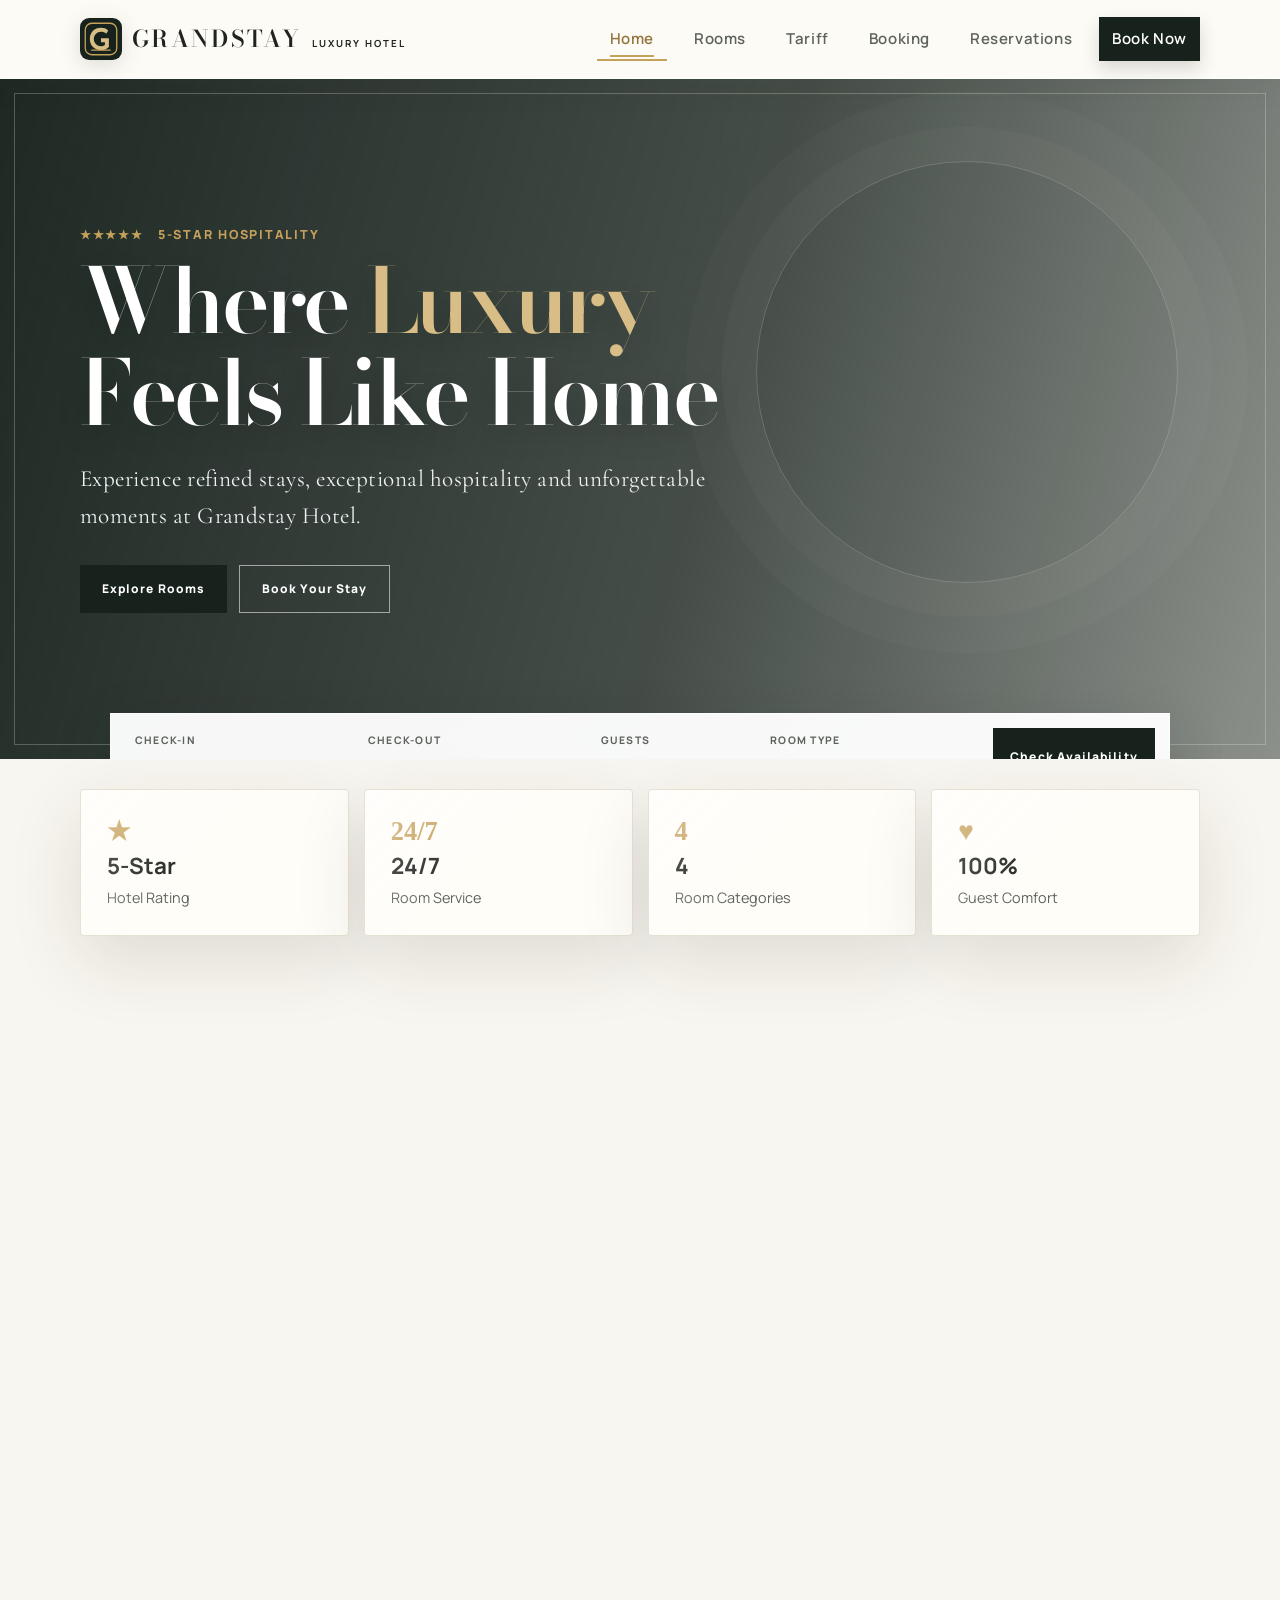
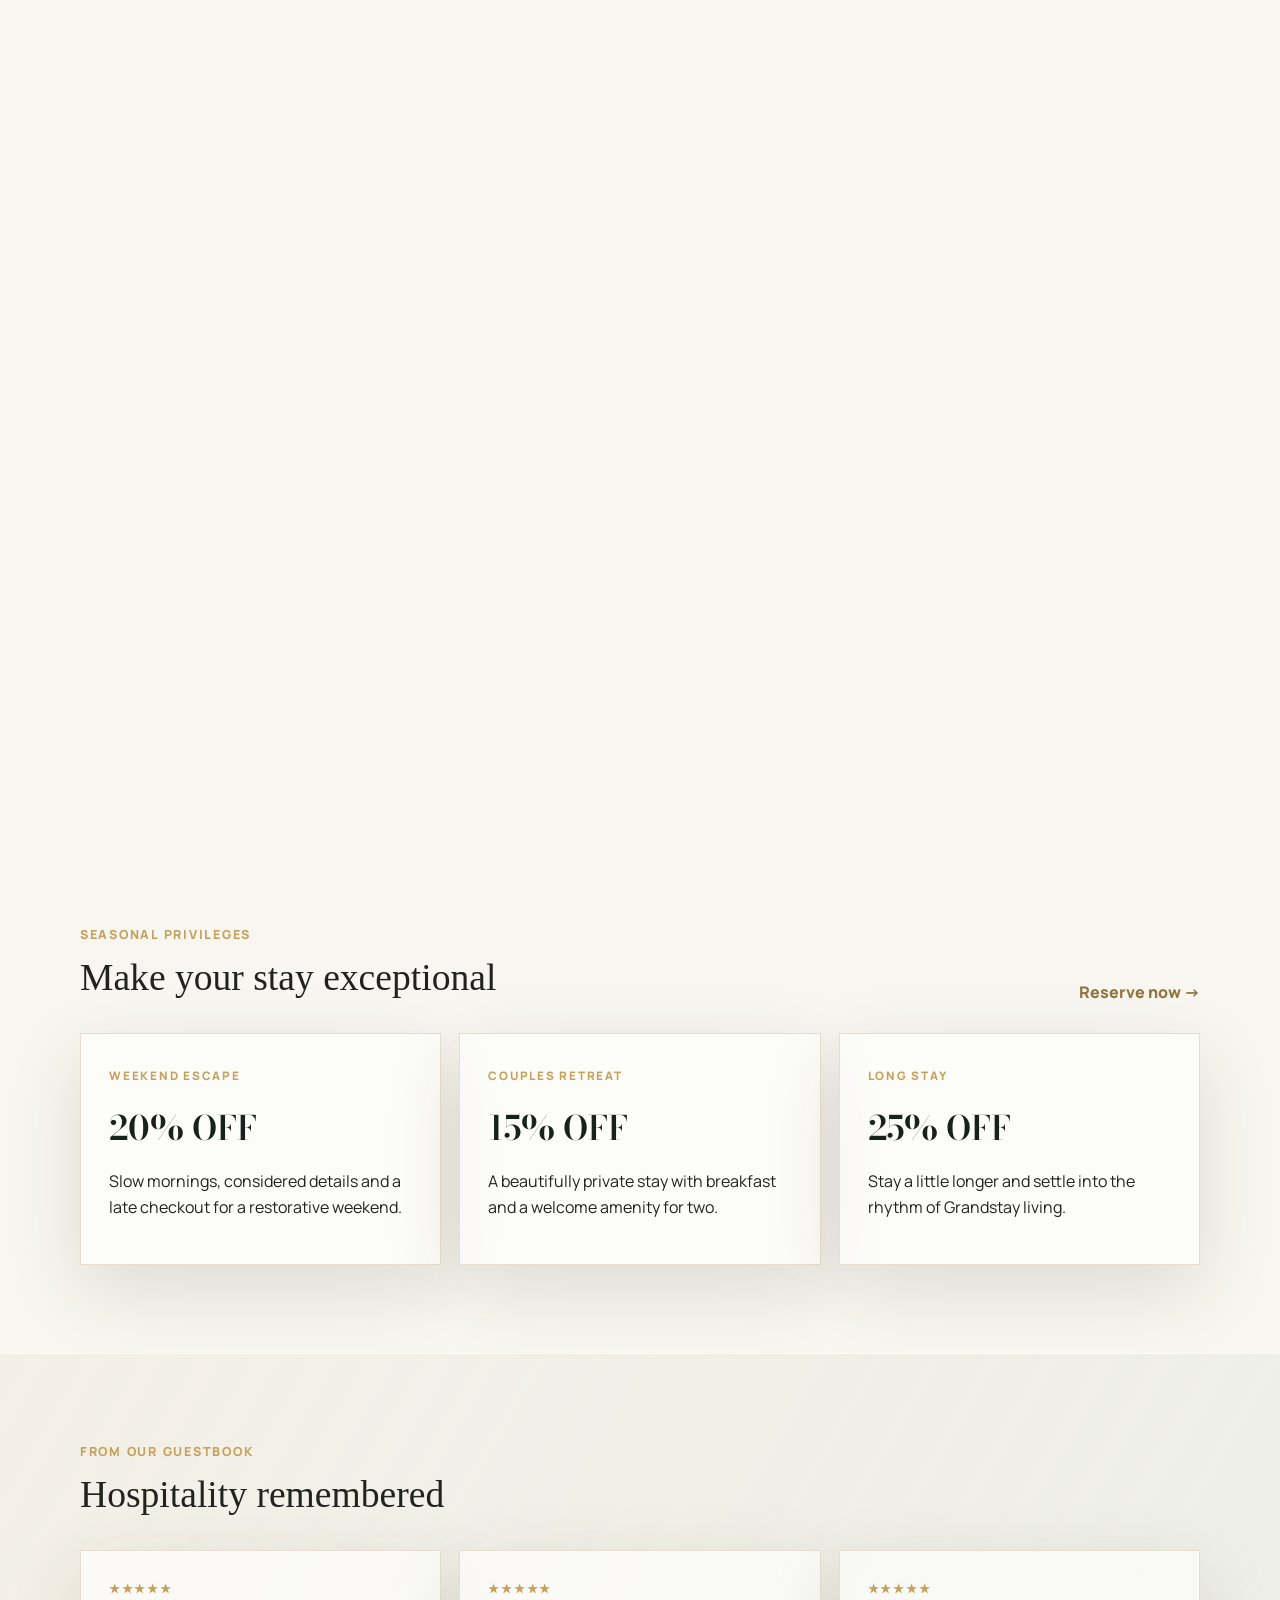
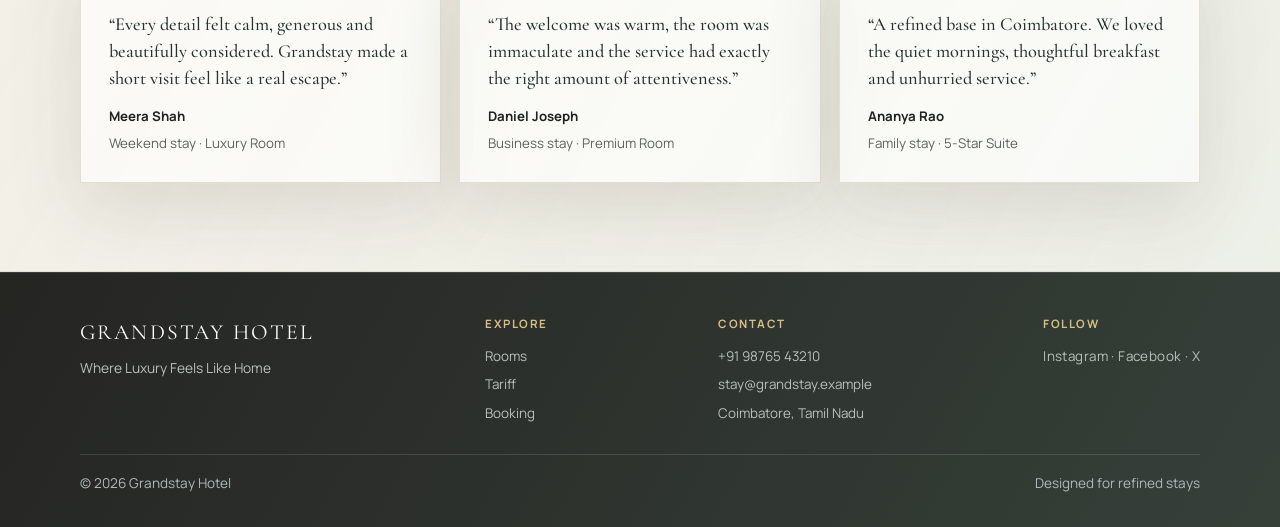
==== commit 61fda7fc: "Enhance booking UX and payment states" ====
--- a/index.html
+++ b/index.html
@@ -16,7 +16,7 @@
 <body data-page="home">
   <header class="site-header">
     <div class="container nav-wrap">
-      <a class="brand" href="index.html" aria-label="Grandstay Hotel home"><span class="brand-mark" aria-hidden="true">G</span><span>GRANDSTAY <small>LUXURY HOTEL</small></span></a>
+      <a class="brand" href="index.html" aria-label="Grandstay Hotel home"><img class="brand-logo" src="favicon.svg" alt=""><span>GRANDSTAY <small>LUXURY HOTEL</small></span></a>
       <button class="menu-toggle" aria-label="Toggle navigation" aria-expanded="false">☰</button>
       <nav class="nav-links" aria-label="Main navigation">
         <a class="active" href="index.html">Home</a>
--- a/css/style.css
+++ b/css/style.css
@@ -227,3 +227,27 @@
 button:focus-visible,a:focus-visible,input:focus-visible,select:focus-visible,textarea:focus-visible{outline:2px solid var(--gold);outline-offset:3px}
 @media(max-width:850px){.hero-search{grid-template-columns:1fr 1fr;bottom:-88px}.hero-search .btn{min-height:44px}.home-intro{padding-top:168px}.offer-grid,.review-grid{grid-template-columns:1fr 1fr}.rooms-toolbar{align-items:stretch;flex-direction:column}.rooms-toolbar .room-search,.rooms-toolbar select{max-width:none}}
 @media(max-width:560px){.hero-search{grid-template-columns:1fr;padding:8px;bottom:-190px}.hero-search .btn{min-height:48px}.home-intro{padding-top:252px}.offer-grid,.review-grid,.addon-grid{grid-template-columns:1fr}.toast{right:12px;bottom:12px;left:12px}.hero p:not(.eyebrow){font-size:1.28rem}}
+
+/* Brand assets, page imagery and payment states */
+.brand-logo{width:42px;height:42px;object-fit:contain;flex:none;filter:drop-shadow(0 5px 10px rgba(23,34,29,.14))}.brand-mark{display:none}
+.hero{background-image:linear-gradient(105deg,rgba(23,34,29,.94),rgba(23,34,29,.68) 55%,rgba(23,34,29,.22)),url('https://images.unsplash.com/photo-1600607687939-ce8a6c25118c?auto=format&fit=crop&w=2200&q=85')}
+.page-banner{background-image:linear-gradient(105deg,rgba(248,246,240,.94),rgba(216,226,216,.72)),url('https://images.unsplash.com/photo-1564501049412-61c2a3083791?auto=format&fit=crop&w=1800&q=80');background-size:cover;background-position:center}
+.payment-bar{display:flex;align-items:center;justify-content:space-between;gap:18px;margin-top:18px;padding:16px 18px;border:1px solid rgba(198,161,91,.45);background:rgba(248,246,240,.92);box-shadow:0 12px 30px rgba(23,34,29,.1)}.payment-bar[hidden]{display:none}.payment-bar>div:first-child{display:grid;gap:2px}.payment-bar span{color:var(--text-muted);font-size:.78rem}.payment-actions{display:flex;gap:8px}.payment-actions .btn{padding:10px 14px}.payment-bar .btn-outline{color:var(--forest);border-color:var(--forest)}
+.payment-failed{border-color:rgba(166,75,75,.42);background:#fff5f4}.payment-failed strong{color:var(--error)}
+.payment-status-failed{background:rgba(166,75,75,.1);color:var(--error);border-color:rgba(166,75,75,.2)}
+@media(max-width:560px){.payment-bar{align-items:stretch;flex-direction:column}.payment-actions{display:grid;grid-template-columns:1fr 1fr}.payment-actions .btn{padding-inline:8px}}
+
+/* Accessibility and layout corrections */
+:root{--text:#20231f;--text-muted:#5d625c;--warm-gray:#5d625c}
+.hero{background-image:linear-gradient(105deg,rgba(23,34,29,.97),rgba(23,34,29,.8) 55%,rgba(23,34,29,.48)),url('https://images.unsplash.com/photo-1566073771259-6a8506099945?auto=format&fit=crop&w=2200&q=85')}
+.page-banner{background-image:linear-gradient(105deg,rgba(248,246,240,.98),rgba(216,226,216,.9)),url('https://images.unsplash.com/photo-1564501049412-61c2a3083791?auto=format&fit=crop&w=1800&q=80')}
+.hero-search{grid-template-columns:1.1fr 1.1fr .8fr 1.1fr 170px;background:rgba(255,255,255,.96)}
+.hero-search .btn{min-width:0;white-space:nowrap;padding-inline:12px}
+.stat-icon{font-size:1.65rem;line-height:1.15}
+.feature-card>span{width:52px;height:52px;font-size:1.55rem}
+.feature-card,.stat-card,.room-card,.form-card,.info-panel,.table-wrap{background:rgba(255,253,249,.92);color:var(--text)}
+.confirmation-failed{background:linear-gradient(145deg,#552f2f,#7b4740)!important}
+.confirmation-failed .confirmation-mark{border-color:#f0b2a8;color:#ffd0c8}
+.confirmation-failed .eyebrow{color:#ffd0c8}
+@media(max-width:850px){.hero-search{grid-template-columns:1fr 1fr}.hero-search .btn{grid-column:1/-1}}
+@media(max-width:560px){.hero-search{grid-template-columns:1fr}.hero-search .btn{grid-column:auto}}
